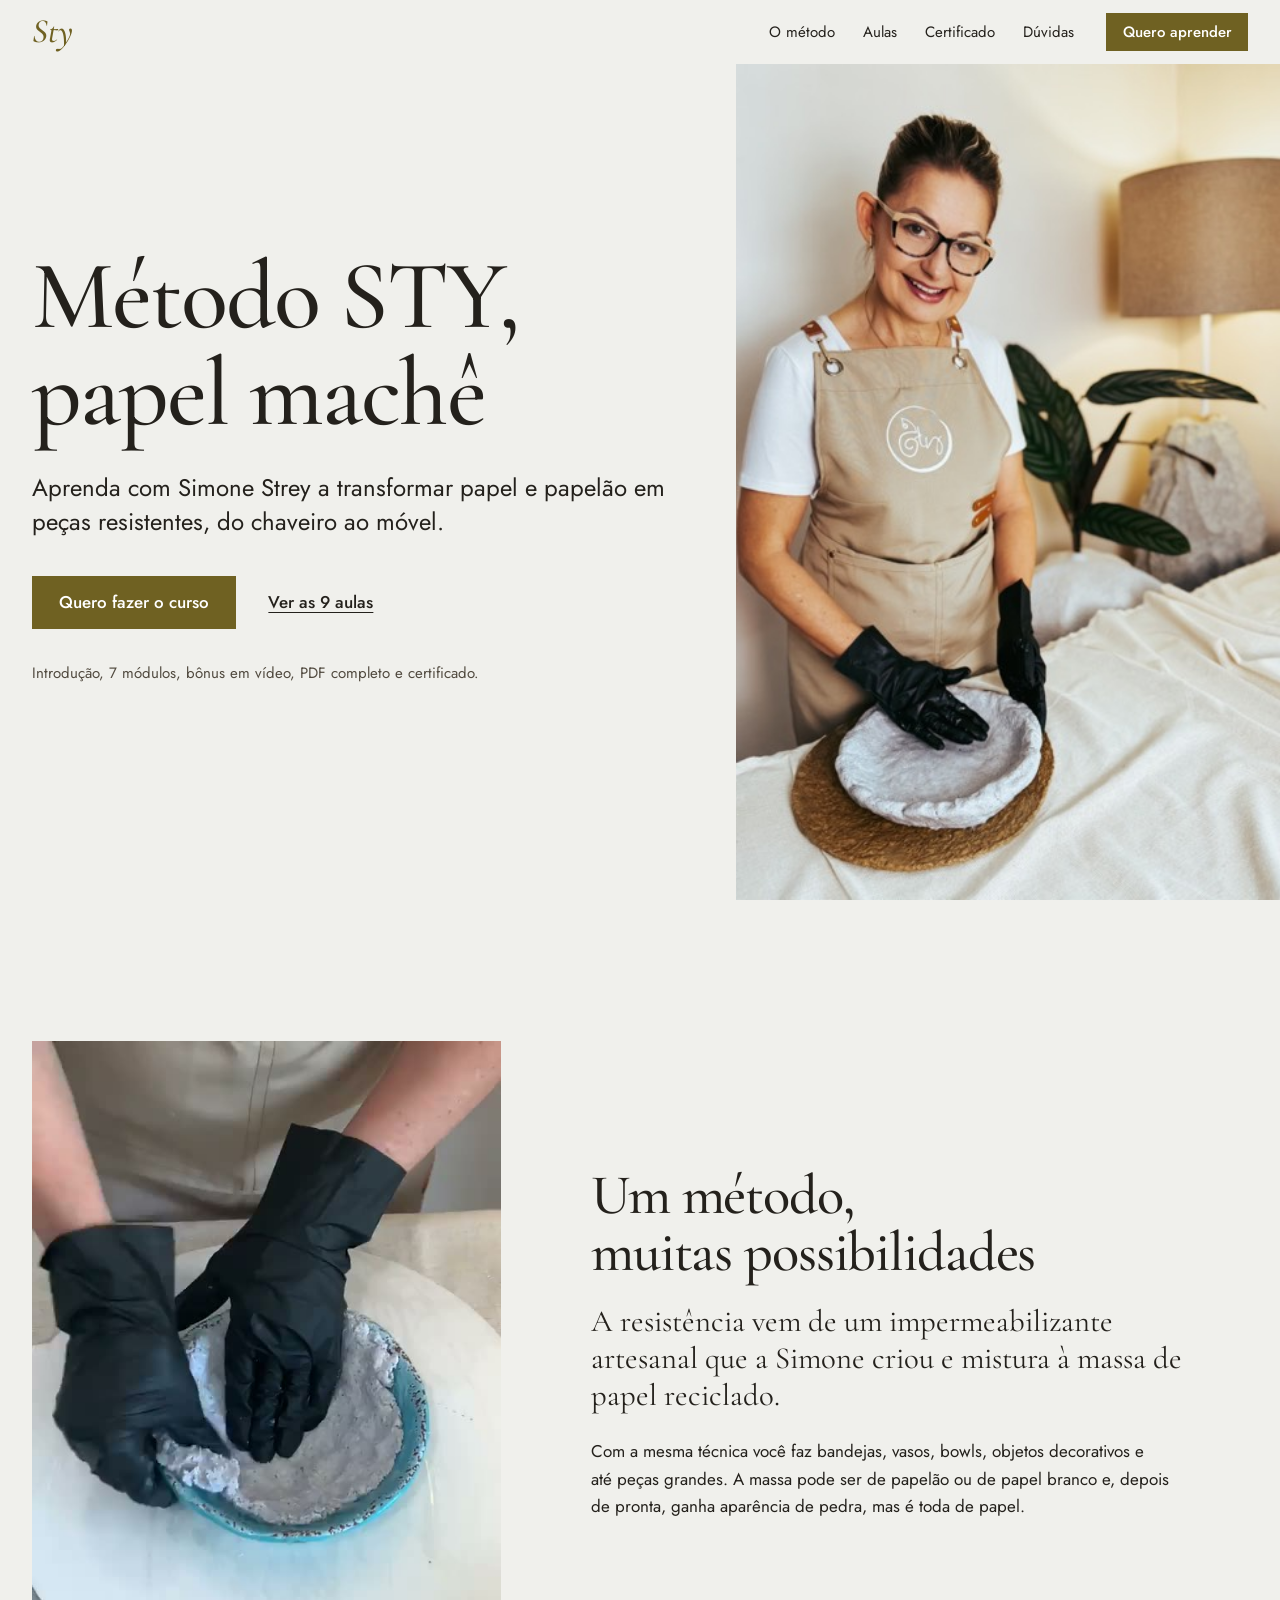
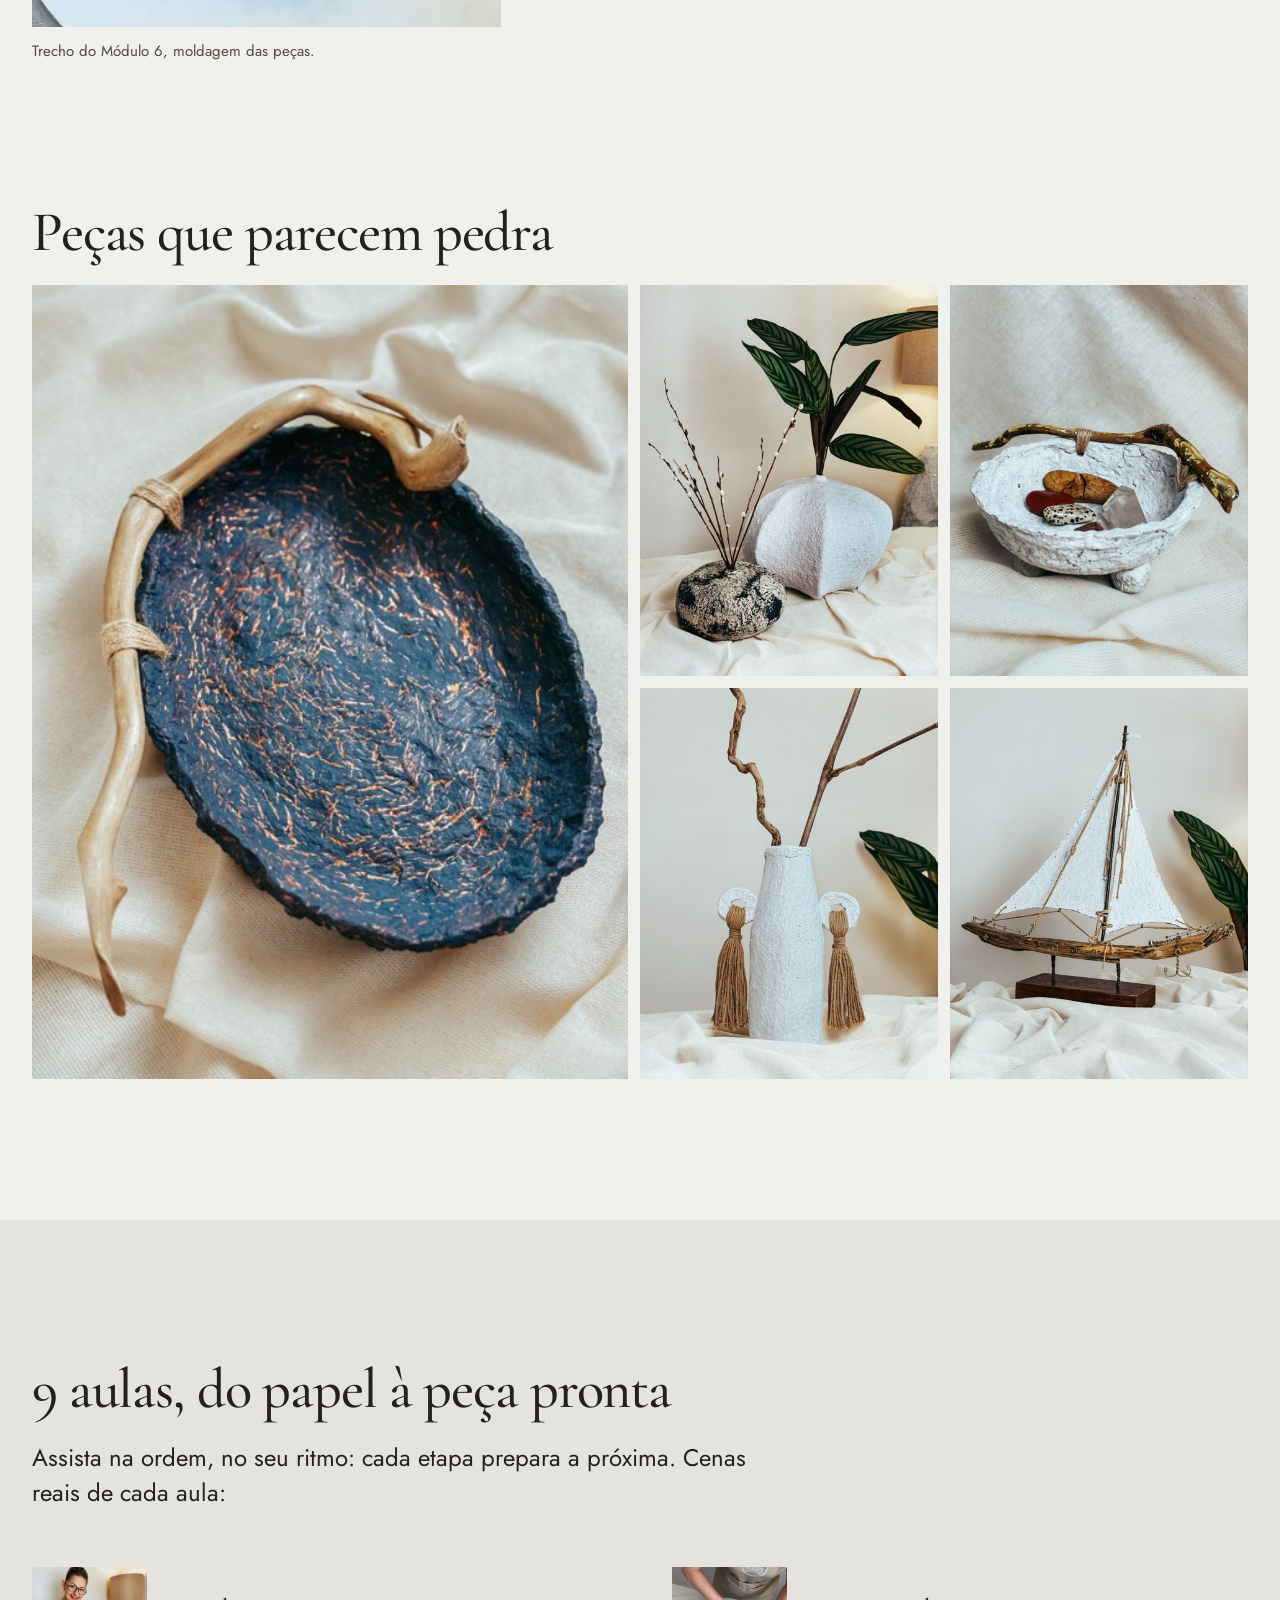
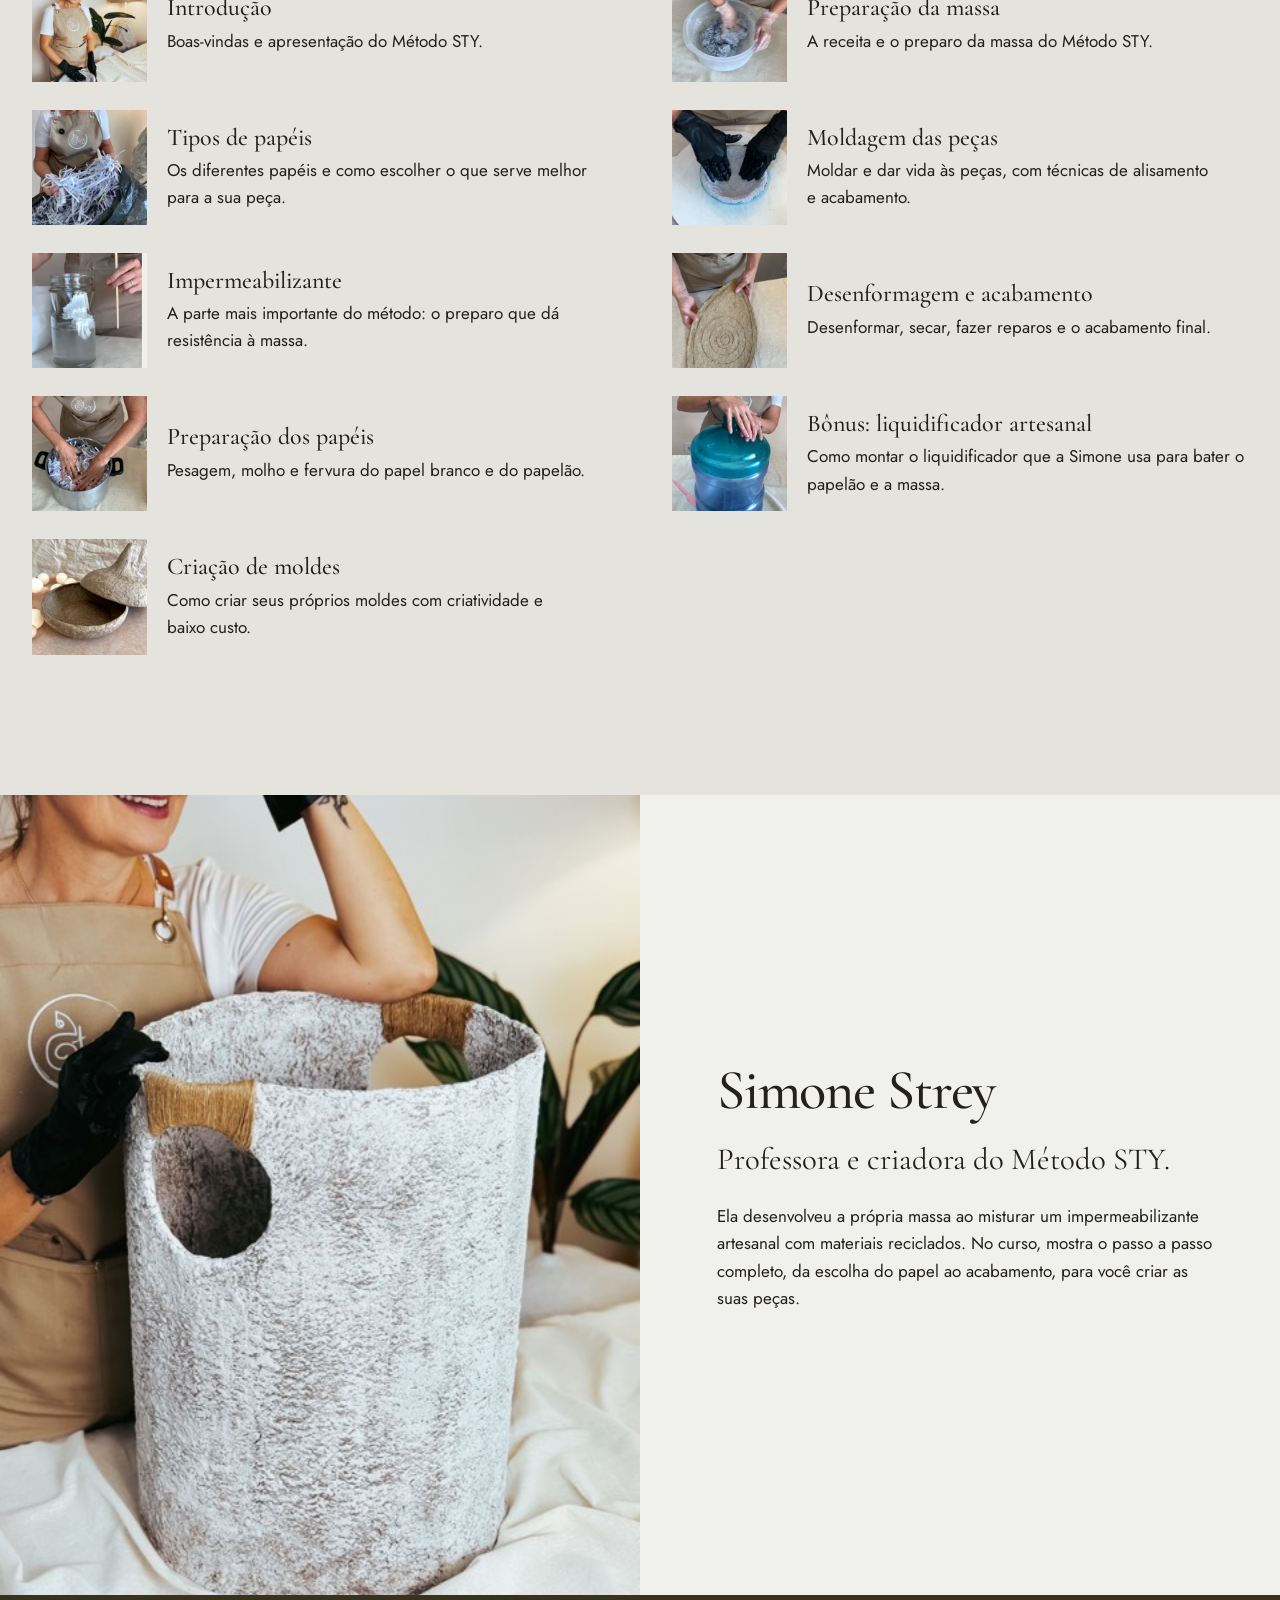
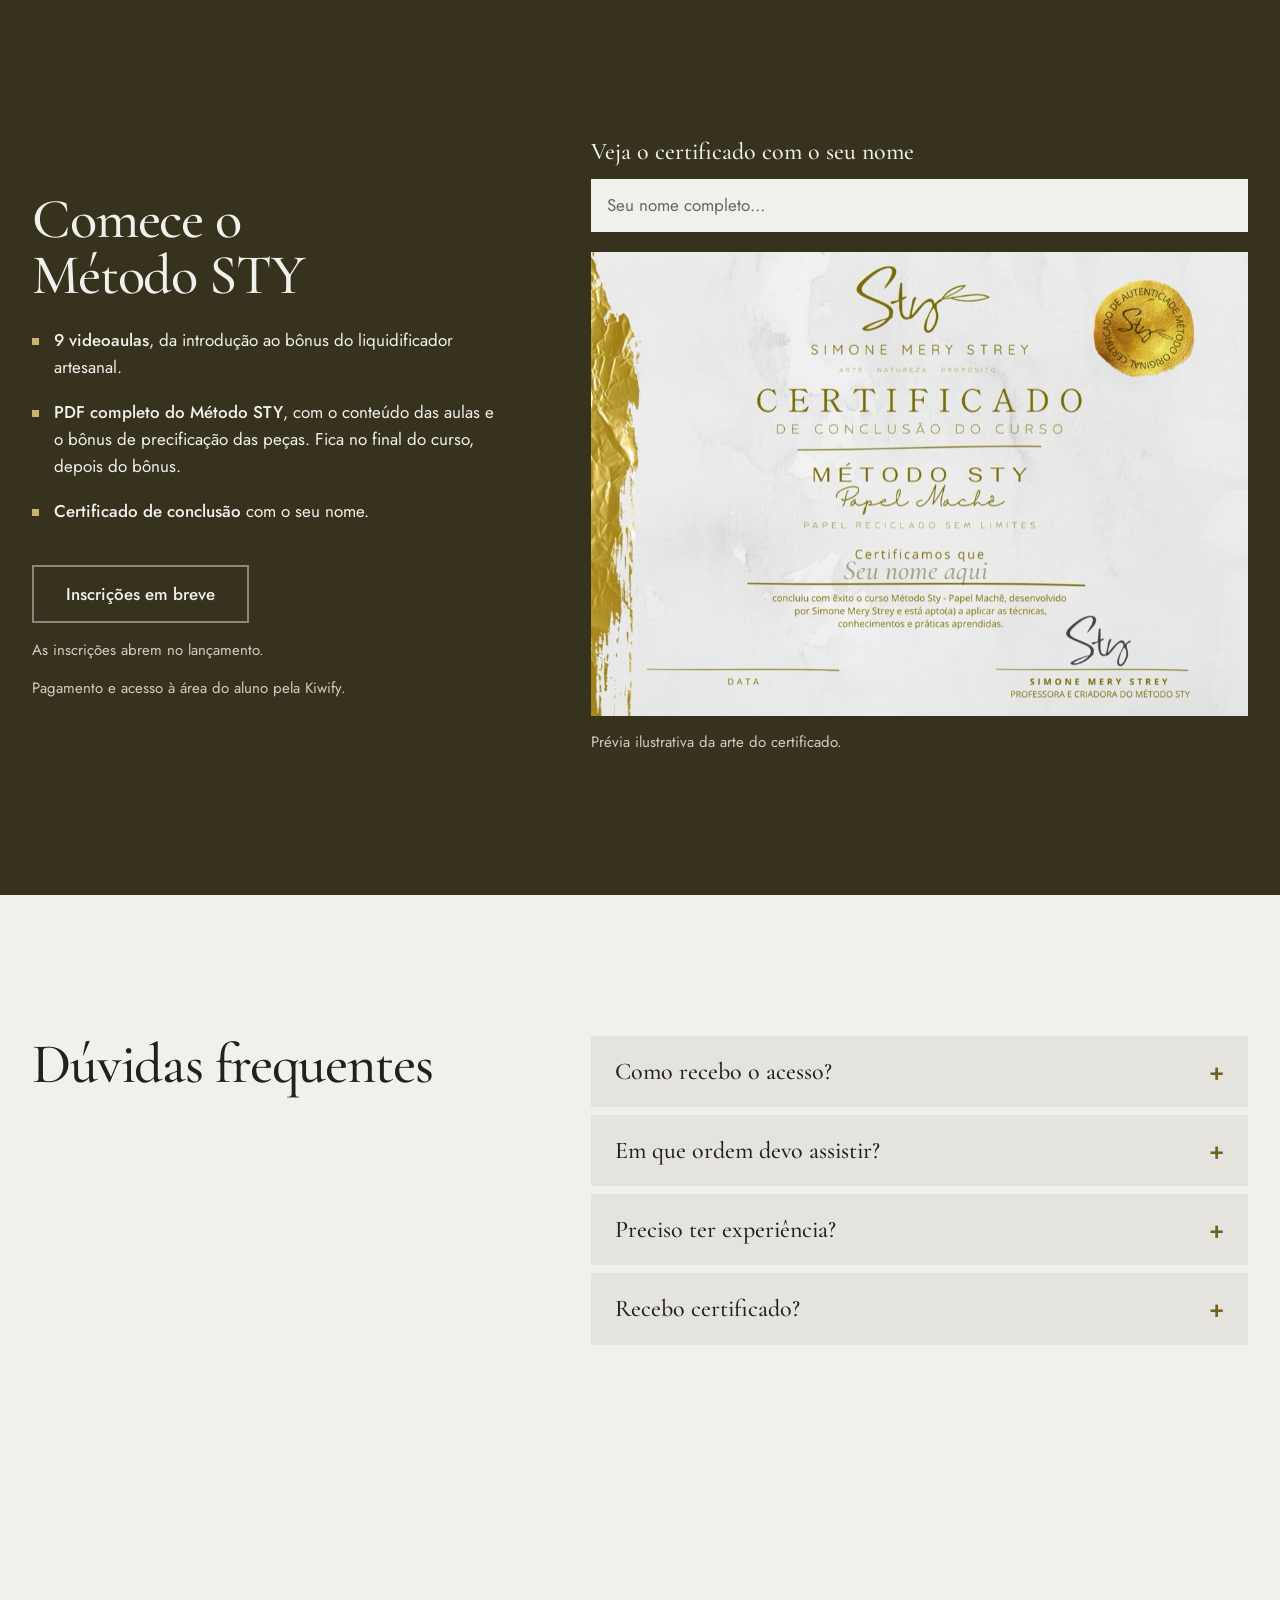
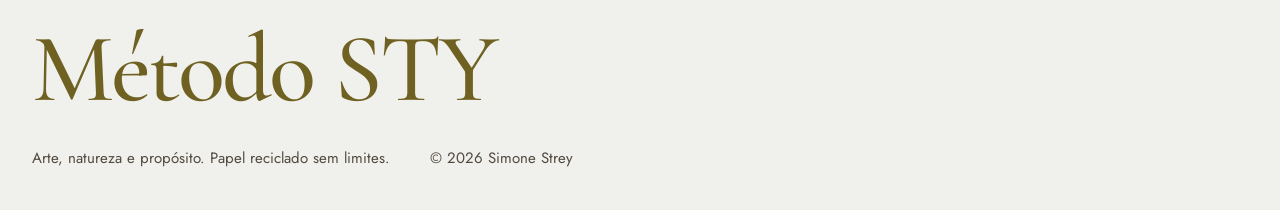
==== index.html @ b44b8be4 "Prévia da landing page Método STY Co-Authored-By: Claude Opus 5.5 <noreply@anthropic.com>" ====
<!doctype html>
<html lang="pt-BR">
<head>
  <meta charset="utf-8">
  <meta name="viewport" content="width=device-width, initial-scale=1, viewport-fit=cover">
  <title>Método STY · Papel machê com Simone Strey</title>
  <meta name="description" content="Curso online Método STY: aprenda com Simone Strey a transformar papel e papelão em peças resistentes de papel machê, do chaveiro ao móvel.">
  <meta name="robots" content="noindex, nofollow"><!-- PRÉVIA: remover ao ligar metodosty.com -->
  <meta name="theme-color" content="#f0f0ec">
  <link rel="icon" type="image/png" href="assets/img/favicon.png">
  <link rel="apple-touch-icon" href="assets/img/apple-touch-icon.png">
  <meta property="og:type" content="website">
  <meta property="og:title" content="Método STY · Papel machê">
  <meta property="og:description" content="Papel reciclado sem limites. Curso online de papel machê com Simone Strey.">
  <meta property="og:url" content="https://metodosty.com/">
  <meta property="og:image" content="https://metodosty.com/assets/img/og-metodo-sty.jpg">
  <meta property="og:image:width" content="1200">
  <meta property="og:image:height" content="630">
  <meta property="og:image:alt" content="Método STY, papel machê, com Simone Strey">
  <meta name="twitter:card" content="summary_large_image">
  <link rel="canonical" href="https://metodosty.com/">
  <meta property="og:locale" content="pt_BR">
  <link rel="preconnect" href="https://fonts.googleapis.com">
  <link rel="preconnect" href="https://fonts.gstatic.com" crossorigin>
  <link href="https://fonts.googleapis.com/css2?family=Cormorant+Garamond:ital,wght@0,500;0,600;1,500&family=Jost:wght@400;500&display=swap" rel="stylesheet">
  <link rel="preload" as="image" href="assets/img/foto-4181.jpg" imagesrcset="assets/img/foto-4181-640.jpg 640w, assets/img/foto-4181.jpg 825w" imagesizes="(max-width: 820px) 100vw, 50vw">
  <link rel="stylesheet" href="styles.css">
  <script>document.documentElement.classList.add("js");</script>
</head>
<body>
  <a class="skip" href="#conteudo">Pular para o conteúdo</a>

  <header class="topo">
    <div class="wrap topo__in">
      <a href="#" class="marca" aria-label="Método STY, início" translate="no">Sty</a>
      <nav class="menu" aria-label="Seções">
        <a href="#metodo">O método</a>
        <a href="#aulas">Aulas</a>
        <a href="#inscricao">Certificado</a>
        <a href="#duvidas">Dúvidas</a>
      </nav>
      <a href="#inscricao" class="btn btn--sm js-cta">Quero aprender</a>
    </div>
  </header>

  <main id="conteudo">
    <!-- 1. O que é, de quem, e a ação -->
    <section class="hero">
      <div class="hero__txt">
        <h1 class="rv"><span translate="no">Método STY</span>, papel machê</h1>
        <p class="lead rv">Aprenda com Simone Strey a transformar papel e papelão em peças resistentes, do chaveiro ao móvel.</p>
        <div class="hero__acoes rv">
          <a href="#inscricao" class="btn js-cta">Quero fazer o curso</a>
          <a href="#aulas" class="link">Ver as 9 aulas</a>
        </div>
        <p class="hero__inclui rv">Introdução, 7 módulos, bônus em vídeo, PDF completo e certificado.</p>
      </div>
      <figure class="hero__foto">
        <img fetchpriority="high" src="assets/img/foto-4181.jpg" srcset="assets/img/foto-4181-640.jpg 640w, assets/img/foto-4181.jpg 825w" sizes="(max-width: 820px) 100vw, 50vw" width="825" height="1100" alt="Simone Strey sorrindo, de avental e luvas, com uma peça de papel machê nas mãos" fetchpriority="high">
      </figure>
    </section>

    <!-- 2. O segredo é o impermeabilizante (prova: a moldagem em vídeo) -->
    <section class="metodo" id="metodo">
      <div class="wrap metodo__grid">
        <figure class="metodo__video">
          <video class="js-loop" muted loop playsinline preload="metadata" poster="assets/video/moldagem.jpg" width="560" height="700" aria-label="Trecho do Módulo 6: Simone moldando a massa de papel com luvas sobre uma base">
            <source src="assets/video/moldagem.mp4" type="video/mp4">
          </video>
          <figcaption>Trecho do Módulo 6, moldagem das peças.</figcaption>
        </figure>
        <div class="metodo__txt">
          <h2 class="rv">Um método, muitas possibilidades</h2>
          <p class="declara rv">A resistência vem de um impermeabilizante artesanal que a Simone criou e mistura à massa de papel reciclado.</p>
          <p class="rv">Com a mesma técnica você faz bandejas, vasos, bowls, objetos decorativos e até peças grandes. A massa pode ser de papelão ou de papel branco e, depois de pronta, ganha aparência de pedra, mas é toda de papel.</p>
        </div>
      </div>
    </section>

    <!-- 3. Prova visual: as peças -->
    <section class="galeria" aria-labelledby="galeria-titulo">
      <div class="wrap">
        <h2 id="galeria-titulo" class="rv">Peças que parecem pedra</h2>
        <div class="galeria__grid">
          <figure class="g g--grande"><img src="assets/img/foto-4167.jpg" srcset="assets/img/foto-4167-640.jpg 640w, assets/img/foto-4167.jpg 825w" sizes="(max-width: 820px) 100vw, 50vw" loading="lazy" width="825" height="1100" alt="Bandeja oval azul de papel machê com alça de galho natural"></figure>
          <figure class="g"><img src="assets/img/foto-4176-640.jpg" loading="lazy" width="640" height="853" alt="Vaso branco texturizado com galhos secos e uma pedra decorativa"></figure>
          <figure class="g"><img src="assets/img/foto-4168-640.jpg" loading="lazy" width="640" height="853" alt="Bowl branco com pés, galho e pedras"></figure>
          <figure class="g"><img src="assets/img/foto-4171-640.jpg" loading="lazy" width="640" height="853" alt="Vaso branco alongado com borlas de sisal e galhos"></figure>
          <figure class="g"><img src="assets/img/foto-4177-640.jpg" loading="lazy" width="640" height="853" alt="Barco decorativo com velas brancas sobre base de madeira"></figure>
        </div>
      </div>
    </section>

    <!-- 4. O caminho completo, aula por aula -->
    <section class="aulas" id="aulas">
      <div class="wrap">
        <h2 class="rv">9 aulas, do papel à peça pronta</h2>
        <p class="aulas__intro rv">Assista na ordem, no seu ritmo: cada etapa prepara a próxima. Cenas reais de cada aula:</p>
        <ol class="aulas__lista">
          <li class="rv"><img src="assets/aulas/aula-intro.jpg" loading="lazy" width="640" height="640" alt=""><div><h3>Introdução</h3><p>Boas-vindas e apresentação do Método STY.</p></div></li>
          <li class="rv"><img src="assets/aulas/aula-01.jpg" loading="lazy" width="640" height="640" alt=""><div><h3>Tipos de papéis</h3><p>Os diferentes papéis e como escolher o que serve melhor para a sua peça.</p></div></li>
          <li class="rv"><img src="assets/aulas/aula-02.jpg" loading="lazy" width="640" height="640" alt=""><div><h3>Impermeabilizante</h3><p>A parte mais importante do método: o preparo que dá resistência à massa.</p></div></li>
          <li class="rv"><img src="assets/aulas/aula-03.jpg" loading="lazy" width="640" height="640" alt=""><div><h3>Preparação dos papéis</h3><p>Pesagem, molho e fervura do papel branco e do papelão.</p></div></li>
          <li class="rv"><img src="assets/aulas/aula-04.jpg" loading="lazy" width="640" height="640" alt=""><div><h3>Criação de moldes</h3><p>Como criar seus próprios moldes com criatividade e baixo custo.</p></div></li>
          <li class="rv"><img src="assets/aulas/aula-05.jpg" loading="lazy" width="640" height="640" alt=""><div><h3>Preparação da massa</h3><p>A receita e o preparo da massa do Método STY.</p></div></li>
          <li class="rv"><img src="assets/aulas/aula-06.jpg" loading="lazy" width="640" height="640" alt=""><div><h3>Moldagem das peças</h3><p>Moldar e dar vida às peças, com técnicas de alisamento e acabamento.</p></div></li>
          <li class="rv"><img src="assets/aulas/aula-07.jpg" loading="lazy" width="640" height="640" alt=""><div><h3>Desenformagem e acabamento</h3><p>Desenformar, secar, fazer reparos e o acabamento final.</p></div></li>
          <li class="rv"><img src="assets/aulas/aula-bonus.jpg" loading="lazy" width="640" height="640" alt=""><div><h3>Bônus: liquidificador artesanal</h3><p>Como montar o liquidificador que a Simone usa para bater o papelão e a massa.</p></div></li>
        </ol>
      </div>
    </section>

    <!-- 5. Quem ensina -->
    <section class="sobre" id="simone">
      <figure class="sobre__foto">
        <img src="assets/img/foto-4173.jpg" srcset="assets/img/foto-4173-640.jpg 640w, assets/img/foto-4173.jpg 825w" sizes="(max-width: 820px) 100vw, 50vw" loading="lazy" width="825" height="1100" alt="Simone Strey ao lado de uma grande peça cilíndrica de papel machê">
      </figure>
      <div class="sobre__txt">
        <h2 class="rv">Simone Strey</h2>
        <p class="declara rv">Professora e criadora do Método STY.</p>
        <p class="rv">Ela desenvolveu a própria massa ao misturar um impermeabilizante artesanal com materiais reciclados. No curso, mostra o passo a passo completo, da escolha do papel ao acabamento, para você criar as suas peças.</p>
      </div>
    </section>

    <!-- 6. O que vem junto + certificado com o nome do visitante + ação -->
    <section class="inscricao" id="inscricao">
      <div class="wrap inscricao__grid">
        <div class="inscricao__txt">
          <h2 class="rv">Comece o <span translate="no">Método STY</span></h2>
          <ul class="inclui rv">
            <li><strong>9 videoaulas</strong>, da introdução ao bônus do liquidificador artesanal.</li>
            <li><strong>PDF completo do Método STY</strong>, com o conteúdo das aulas e o bônus de precificação das peças. Fica no final do curso, depois do bônus.</li>
            <li><strong>Certificado de conclusão</strong> com o seu nome.</li>
          </ul>
          <div class="rv">
            <a href="#" class="btn btn--claro btn--lg js-cta js-checkout">Quero fazer o curso</a>
            <p class="nota js-nota" hidden>As inscrições abrem no lançamento.</p>
            <p class="nota">Pagamento e acesso à área do aluno pela Kiwify.</p>
          </div>
        </div>
        <div class="cert rv">
          <label class="cert__label" for="cert-nome">Veja o certificado com o seu nome</label>
          <input class="cert__input" id="cert-nome" name="nome" type="text" autocomplete="name" spellcheck="false" maxlength="48" placeholder="Seu nome completo…">
          <div class="cert__arte">
            <img src="assets/img/cert-1000.jpg" loading="lazy" width="1000" height="707" alt="Certificado de conclusão do curso Método STY, Papel Machê, assinado por Simone Strey">
            <span class="cert__nome js-cert-nome" aria-hidden="true"></span>
          </div>
          <p class="nota">Prévia ilustrativa da arte do certificado.</p>
        </div>
      </div>
    </section>

    <!-- 7. Dúvidas -->
    <section class="duvidas" id="duvidas">
      <div class="wrap duvidas__grid">
        <h2 class="rv">Dúvidas frequentes</h2>
        <div class="duvidas__lista">
          <details>
            <summary>Como recebo o acesso?</summary>
            <p>Depois da compra aprovada, a Kiwify envia o acesso à área do aluno para o e-mail informado no pagamento.</p>
          </details>
          <details>
            <summary>Em que ordem devo assistir?</summary>
            <p>Na ordem do curso: Introdução, módulos 1 a 7 e o bônus. Cada etapa prepara a próxima. O PDF completo fica no final, depois do bônus.</p>
          </details>
          <details>
            <summary>Preciso ter experiência?</summary>
            <p>O curso mostra o processo inteiro, da escolha dos papéis ao acabamento da peça, um módulo de cada vez.</p>
          </details>
          <details>
            <summary>Recebo certificado?</summary>
            <p>Sim. Ao concluir o curso, você recebe o certificado de conclusão do Método STY, Papel Machê.</p>
          </details>
        </div>
      </div>
    </section>
  </main>

  <footer class="rodape">
    <div class="wrap">
      <p class="rodape__nome" translate="no">Método STY</p>
      <div class="rodape__linha">
        <p>Arte, natureza e propósito. Papel reciclado sem limites.</p>
        <p class="js-insta" hidden><a href="#" rel="noopener">Instagram</a></p>
        <p>© <span class="js-ano">2026</span> Simone Strey</p>
      </div>
    </div>
  </footer>

  <script src="config.js"></script>
  <script src="main.js"></script>
</body>
</html>
---- styles.css ----
/* Método STY — tokens tirados do certificado: papel claro de pedra, tinta escura, oliva-dourado. */
:root {
  --chao: #f0f0ec;        /* fundo: papel, baixa saturação */
  --chao-2: #e4e3dd;      /* um passo de tom para superfícies */
  --tinta: #24211c;
  --tinta-2: #514a3f;     /* notas secundárias (7:1 sobre o fundo) */
  --ouro: #6f6122;        /* ação; texto branco 6:1 */
  --ouro-esc: #574c19;
  --campo: #37321d;       /* campo de cor da inscrição */
  --campo-tx: #f0f0ec;

  --serif: "Cormorant Garamond", Georgia, serif;
  --sans: "Jost", system-ui, -apple-system, "Segoe UI", sans-serif;

  /* cinco tamanhos */
  --t-display: clamp(3rem, 7.6vw, 7.25rem);
  --t-titulo: clamp(2.25rem, 4.4vw, 3.75rem);
  --t-lead: 1.5rem;
  --t-corpo: 1.0625rem;
  --t-nota: 0.9375rem;

  --margem: clamp(16px, 3vw, 32px);
  --secao: clamp(88px, 11vw, 152px);
  --topo-h: 64px;
  --ease: cubic-bezier(.2, .7, .2, 1);
}

*, *::before, *::after { box-sizing: border-box; }
html { scroll-behavior: smooth; -webkit-text-size-adjust: 100%; scroll-padding-top: var(--topo-h); }
@media (prefers-reduced-motion: reduce) { html { scroll-behavior: auto; } }
body { margin: 0; background: var(--chao); color: var(--tinta); font: 400 var(--t-corpo)/1.6 var(--sans); }
img, video { display: block; max-width: 100%; height: auto; }
figure { margin: 0; }
h1, h2, h3 { margin: 0; font-weight: 500; text-wrap: balance; }
h1, h2 { font-family: var(--serif); letter-spacing: -0.02em; line-height: 1; }
h1 { font-size: var(--t-display); }
h2 { font-size: var(--t-titulo); margin-bottom: 1.5rem; }
h3 { font: 500 var(--t-corpo)/1.35 var(--sans); }
p { margin: 0 0 1em; text-wrap: pretty; }
a { color: var(--ouro-esc); text-underline-offset: 4px; text-decoration-thickness: 1px; }
a, button, input, summary { touch-action: manipulation; -webkit-tap-highlight-color: transparent; }
:focus-visible { outline: 2px solid var(--ouro); outline-offset: 3px; }
::selection { background: var(--ouro); color: #fff; }

.wrap { width: 100%; max-width: 1280px; margin-inline: auto; padding-left: max(var(--margem), env(safe-area-inset-left)); padding-right: max(var(--margem), env(safe-area-inset-right)); }
.skip { position: absolute; left: -999px; top: 8px; background: var(--tinta); color: #fff; padding: 8px 14px; z-index: 50; }
.skip:focus { left: 8px; }

.lead { font-size: var(--t-lead); line-height: 1.45; max-width: 30em; }
.declara { font-family: var(--serif); font-size: clamp(1.5rem, 2.4vw, 2.125rem); line-height: 1.2; max-width: 22em; }
.nota { font-size: var(--t-nota); color: var(--tinta-2); margin: .9rem 0 0; }

/* Botões: planos, cantos retos, uma cor */
.btn {
  display: inline-block; background: var(--ouro); color: #fff; text-decoration: none;
  font: 500 var(--t-corpo)/1 var(--sans); padding: 1.05em 1.6em; border: 0; border-radius: 0; cursor: pointer;
  transition: background-color .2s var(--ease), transform .2s var(--ease);
}
.btn:hover { background: var(--ouro-esc); transform: translateY(-2px); }
.btn:active { transform: translateY(0) scale(.98); }
.btn--sm { padding: .75em 1.1em; font-size: var(--t-nota); }
.btn--lg { padding: 1.2em 2em; }
.btn--claro { background: var(--campo-tx); color: var(--campo); }
.btn--claro:hover { background: #fff; }
.btn--off, .btn--off:hover { background: transparent; color: var(--campo-tx); box-shadow: inset 0 0 0 2px rgba(240,240,236,.45); transform: none; cursor: default; } /* taste-skill-ignore: estado desativado */
.link { color: var(--tinta); font-weight: 500; transition: color .2s var(--ease); }
.link:hover { color: var(--ouro); }

/* Topo: barra simples */
.topo { position: sticky; top: 0; z-index: 20; background: var(--chao); }
.topo__in { display: flex; align-items: center; gap: 2rem; height: var(--topo-h); }
.marca { font: italic 500 2.125rem/1 var(--serif); color: var(--ouro); text-decoration: none; margin-right: auto; transition: opacity .2s; }
.marca:hover { opacity: .75; }
.menu { display: flex; gap: 1.75rem; }
.menu a { color: var(--tinta); text-decoration: none; font-size: var(--t-nota); transition: color .2s var(--ease); }
.menu a:hover { color: var(--ouro); text-decoration: underline; }

/* 1. Hero: texto à esquerda, foto até a borda */
.hero { display: grid; grid-template-columns: 1.15fr .85fr; min-height: calc(100svh - var(--topo-h)); }
.hero__txt { align-self: center; padding: 48px clamp(24px, 4vw, 56px) 64px max(var(--margem), calc((100vw - 1280px) / 2 + var(--margem))); }
.hero h1 { margin-bottom: 1.75rem; max-width: 10em; }
.hero__acoes { display: flex; flex-wrap: wrap; align-items: center; gap: 1rem 2rem; margin-top: 2.25rem; }
.hero__inclui { font-size: var(--t-nota); color: var(--tinta-2); margin-top: 2rem; }
.hero__foto { overflow: hidden; background: var(--chao-2); }
.hero__foto img { width: 100%; height: 100%; object-fit: cover; object-position: 50% 30%; }

/* 2. Método: vídeo estreito + texto */
.metodo { padding-block: var(--secao); }
.metodo__grid { display: grid; grid-template-columns: 5fr 7fr; gap: clamp(32px, 7vw, 112px); align-items: center; }
.metodo__video video { width: 100%; aspect-ratio: 4/5; object-fit: cover; background: var(--chao-2); }
.metodo__video figcaption { font-size: var(--t-nota); color: var(--tinta-2); margin-top: .75rem; }
.metodo__txt .declara { margin-bottom: 1.5rem; }
.metodo__txt p:last-child { max-width: 34em; }

/* 3. Galeria: uma grande, quatro menores */
.galeria { padding-bottom: var(--secao); }
.galeria__grid { display: grid; grid-template-columns: 2fr 1fr 1fr; grid-template-rows: 1fr 1fr; gap: 12px; }
.g { overflow: hidden; background: var(--chao-2); }
.g img { width: 100%; height: 100%; object-fit: cover; aspect-ratio: 1; transition: transform .8s var(--ease); }
.g--grande { grid-row: span 2; }
.g--grande img { aspect-ratio: auto; }
.g:hover img { transform: scale(1.03); }

/* 4. Aulas: lista ordenada em duas colunas, com cena real de cada aula */
.aulas { background: var(--chao-2); padding-block: var(--secao); }
.aulas__intro { font-size: var(--t-lead); line-height: 1.45; max-width: 32em; margin-bottom: 3.5rem; }
.aulas__lista { list-style: none; margin: 0; padding: 0; display: grid; grid-template-columns: 1fr 1fr; grid-template-rows: repeat(5, auto); grid-auto-flow: column; gap: 28px clamp(32px, 5vw, 80px); }
.aulas__lista li { display: grid; grid-template-columns: clamp(88px, 9vw, 128px) 1fr; gap: 1.25rem; align-items: center; }
.aulas__lista img { width: 100%; aspect-ratio: 1; object-fit: cover; }
.aulas__lista h3 { font: 500 var(--t-lead)/1.2 var(--serif); margin-bottom: .3rem; }
.aulas__lista p { margin: 0; }

/* 5. Sobre: foto até a borda esquerda, texto à direita */
.sobre { display: grid; grid-template-columns: 1fr 1fr; align-items: center; }
.sobre__foto { overflow: hidden; }
.sobre__foto img { width: 100%; aspect-ratio: 4/5; object-fit: cover; object-position: 50% 12%; }
.sobre__txt { padding: var(--secao) max(var(--margem), calc((100vw - 1280px) / 2 + var(--margem))) var(--secao) clamp(32px, 6vw, 96px); }
.sobre__txt .declara { margin-bottom: 1.5rem; }
.sobre__txt p:last-child { max-width: 32em; }

/* 6. Inscrição: campo de cor, certificado com o nome do visitante */
.inscricao { background: var(--campo); color: var(--campo-tx); padding-block: var(--secao); }
.inscricao h2 { color: var(--campo-tx); }
.inscricao .nota { color: rgba(240,240,236,.82); }
.inscricao__grid { display: grid; grid-template-columns: 5fr 7fr; gap: clamp(40px, 7vw, 112px); align-items: center; }
.inclui { list-style: none; padding: 0; margin: 0 0 2.5rem; }
.inclui li { padding-left: 1.4rem; position: relative; margin-bottom: 1.1rem; max-width: 30em; }
.inclui li::before { content: ""; position: absolute; left: 0; top: .62em; width: 7px; height: 7px; background: #c9b46a; }
.inclui strong { font-weight: 500; }
.cert__label { display: block; font: 500 var(--t-lead)/1.3 var(--serif); margin-bottom: .75rem; }
.cert__input {
  width: 100%; font: 400 var(--t-corpo)/1.4 var(--sans); color: var(--tinta); background: var(--campo-tx);
  border: 0; border-radius: 0; padding: .9rem 1rem; margin-bottom: 1.25rem;
}
.cert__input::placeholder { color: #6d6658; }
.cert__input:focus-visible { outline: 2px solid #c9b46a; outline-offset: 2px; }
.cert__arte { position: relative; container-type: inline-size; }
.cert__arte img { width: 100%; }
/* posição medida sobre a arte original (2000 x 1414) */
.cert__nome {
  position: absolute; left: 23.9%; width: 51%; top: 65.8%; text-align: center;
  font: italic 500 4.2cqw/1 var(--serif); color: #5b4d17; white-space: nowrap; overflow: hidden; text-overflow: ellipsis;
}
.cert__nome.vazio { opacity: .45; }

/* 7. Dúvidas: título à esquerda, perguntas à direita */
.duvidas { padding-block: var(--secao); }
.duvidas__grid { display: grid; grid-template-columns: 5fr 7fr; gap: clamp(32px, 7vw, 112px); align-items: start; }
.duvidas__lista { display: grid; gap: 8px; }
details { background: var(--chao-2); padding: 1.25rem 1.5rem; transition: background-color .2s var(--ease); }
details:hover { background: #dcdbd4; }
summary { cursor: pointer; list-style: none; display: flex; justify-content: space-between; gap: 1rem; font: 500 var(--t-lead)/1.3 var(--serif); }
summary::-webkit-details-marker { display: none; }
summary::after { content: "+"; color: var(--ouro); font-family: var(--sans); transition: transform .25s var(--ease); }
details[open] summary::after { transform: rotate(45deg); }
details p { margin: .75rem 0 0; max-width: 36em; }

/* Rodapé: o nome volta grande */
.rodape { padding: var(--secao) 0 40px; }
.rodape__nome { font: 500 var(--t-display)/0.9 var(--serif); letter-spacing: -0.03em; color: var(--ouro); margin: 0 0 2rem; }
.rodape__linha { display: flex; flex-wrap: wrap; gap: .5rem 2.5rem; font-size: var(--t-nota); color: var(--tinta-2); }
.rodape__linha p { margin: 0; }

/* Movimento: entrada por seção; o conteúdo só fica oculto quando o JS está ativo */
.js .rv { opacity: 0; transform: translateY(24px); transition: opacity .7s var(--ease), transform .7s var(--ease); transition-delay: var(--d, 0ms); }
.js .rv.in { opacity: 1; transform: none; }
.js .hero__foto img { transform: scale(1.06); transition: transform 1.8s var(--ease); }
.js .hero__foto.in img { transform: scale(1); }
@media (prefers-reduced-motion: reduce) {
  .js .rv, .js .hero__foto img { opacity: 1; transform: none; transition: none; }
  .btn:hover, .g:hover img { transform: none; }
}

/* Tablet e celular: cada um com sua composição */
@media (max-width: 960px) {
  .menu { display: none; }
  .aulas__lista { grid-template-columns: 1fr; grid-template-rows: none; grid-auto-flow: row; }
}
@media (max-width: 820px) {
  .hero, .sobre { grid-template-columns: 1fr; min-height: 0; }
  .hero__foto { order: -1; }
  .hero__foto img { aspect-ratio: 4/5; max-height: 72svh; }
  .hero__txt { padding: 40px var(--margem) 8px; }
  .metodo__grid, .inscricao__grid, .duvidas__grid { grid-template-columns: 1fr; }
  .metodo__video { max-width: 420px; order: 2; }
  .galeria__grid { grid-template-columns: 1fr 1fr; grid-template-rows: auto; }
  .g--grande { grid-column: span 2; grid-row: auto; }
  .g--grande img { aspect-ratio: 4/5; }
  .sobre__foto img { aspect-ratio: 4/5; max-height: 75svh; }
  .sobre__txt { padding: 56px var(--margem) var(--secao); }
}
@media (max-width: 420px) {
  .btn--sm { padding: .7em .9em; }
  .hero__acoes .btn { width: 100%; text-align: center; }
}
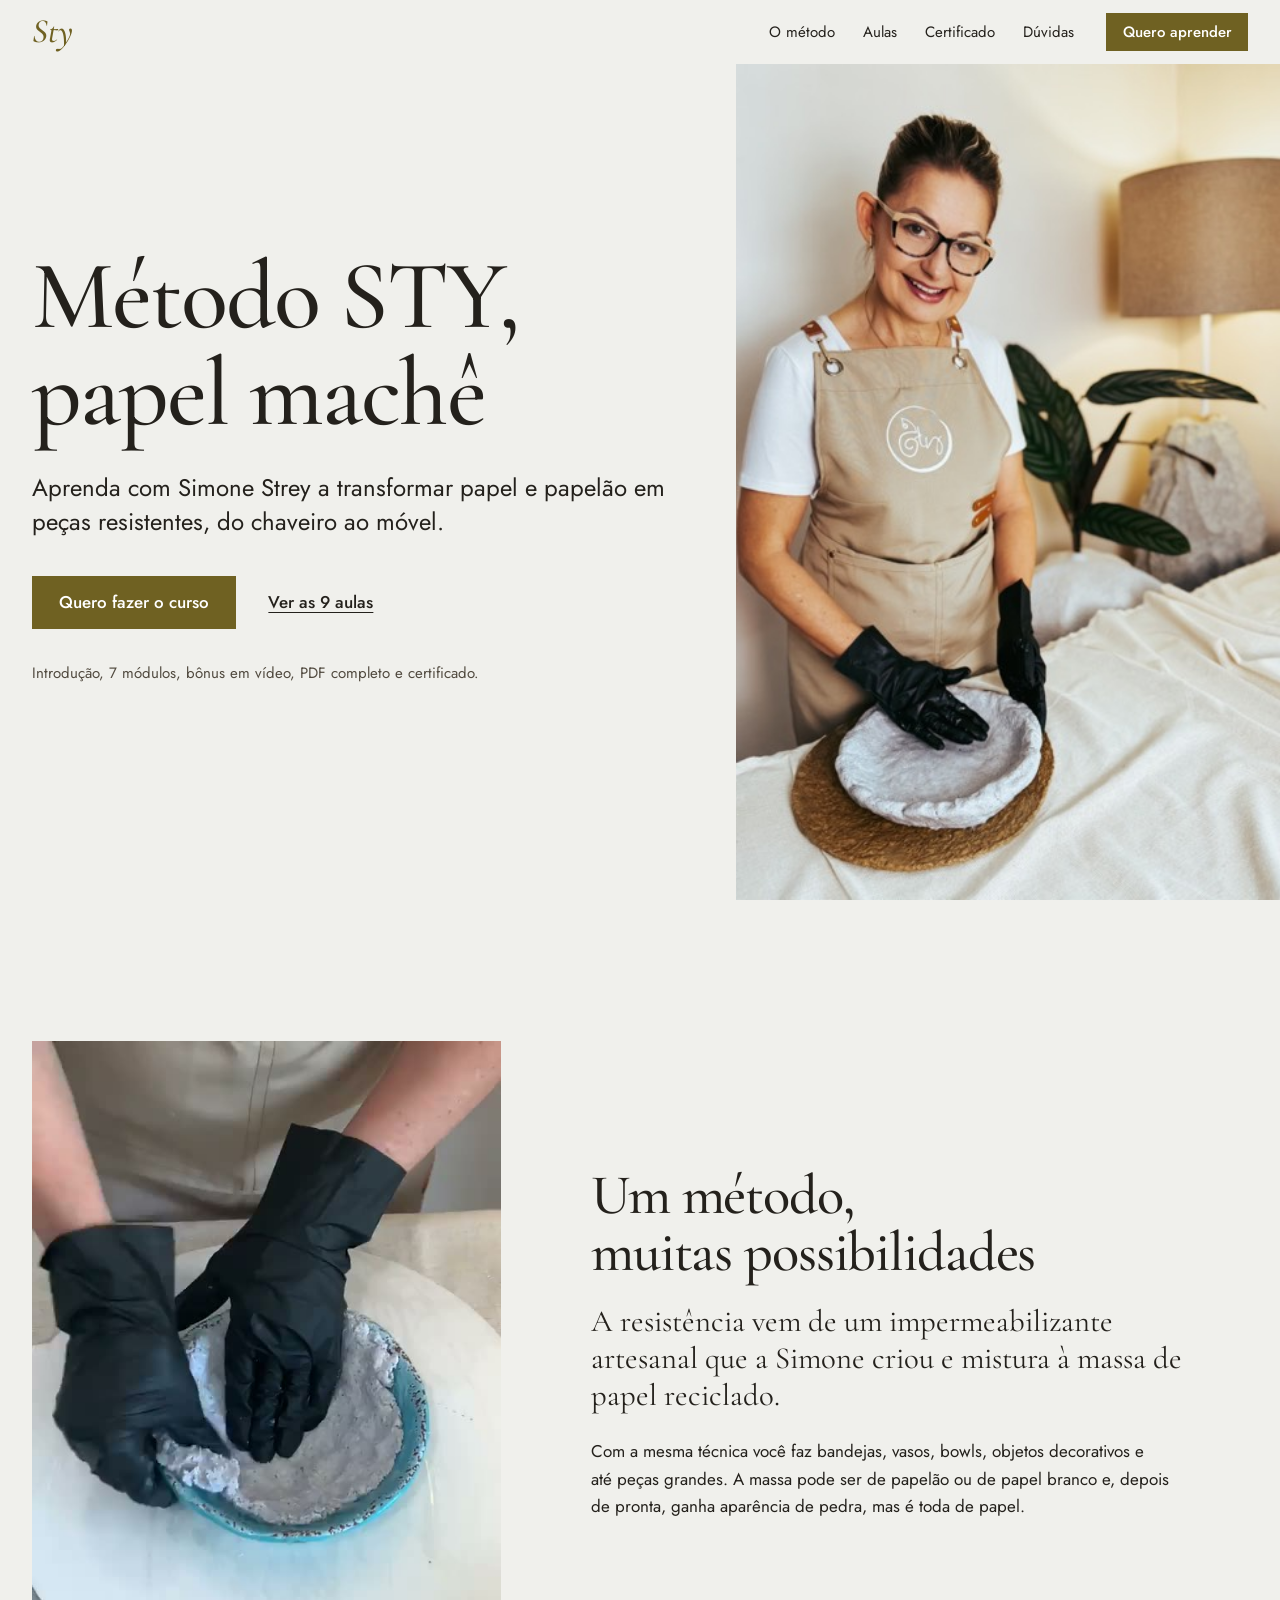
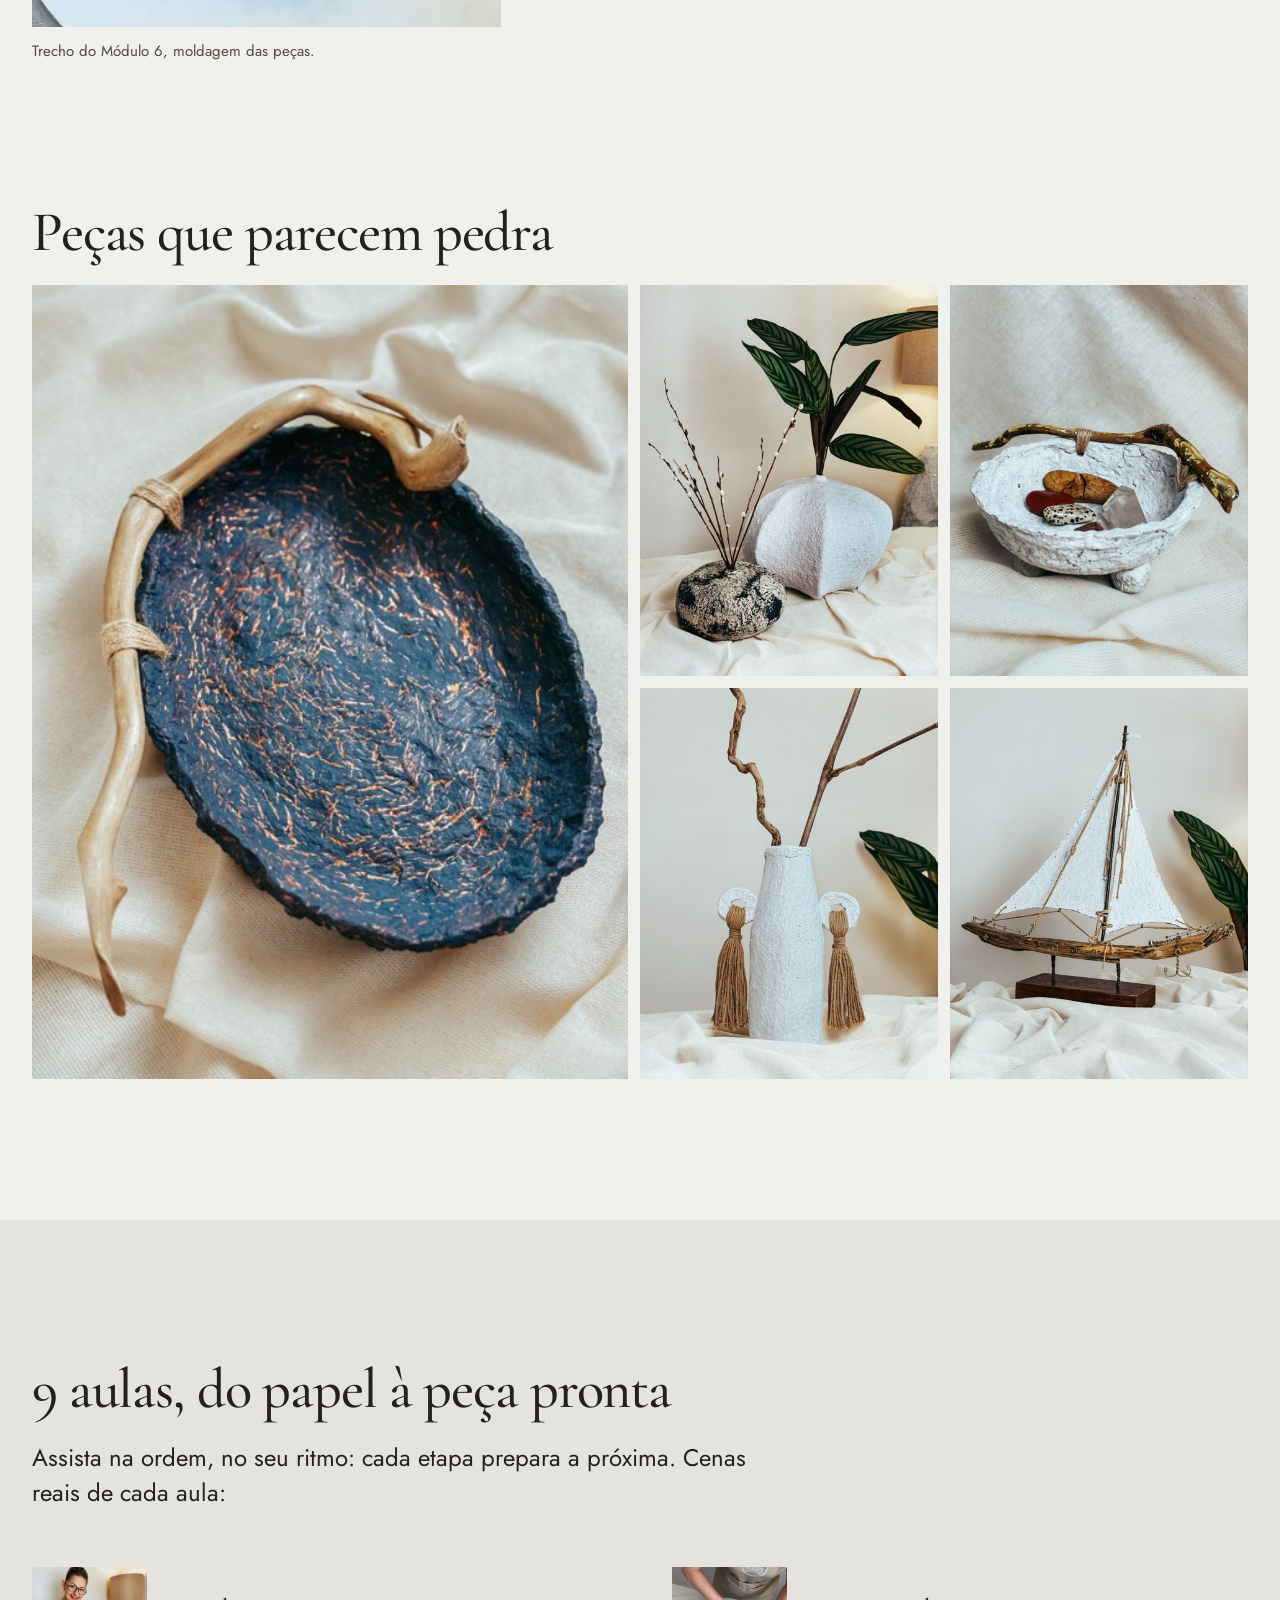
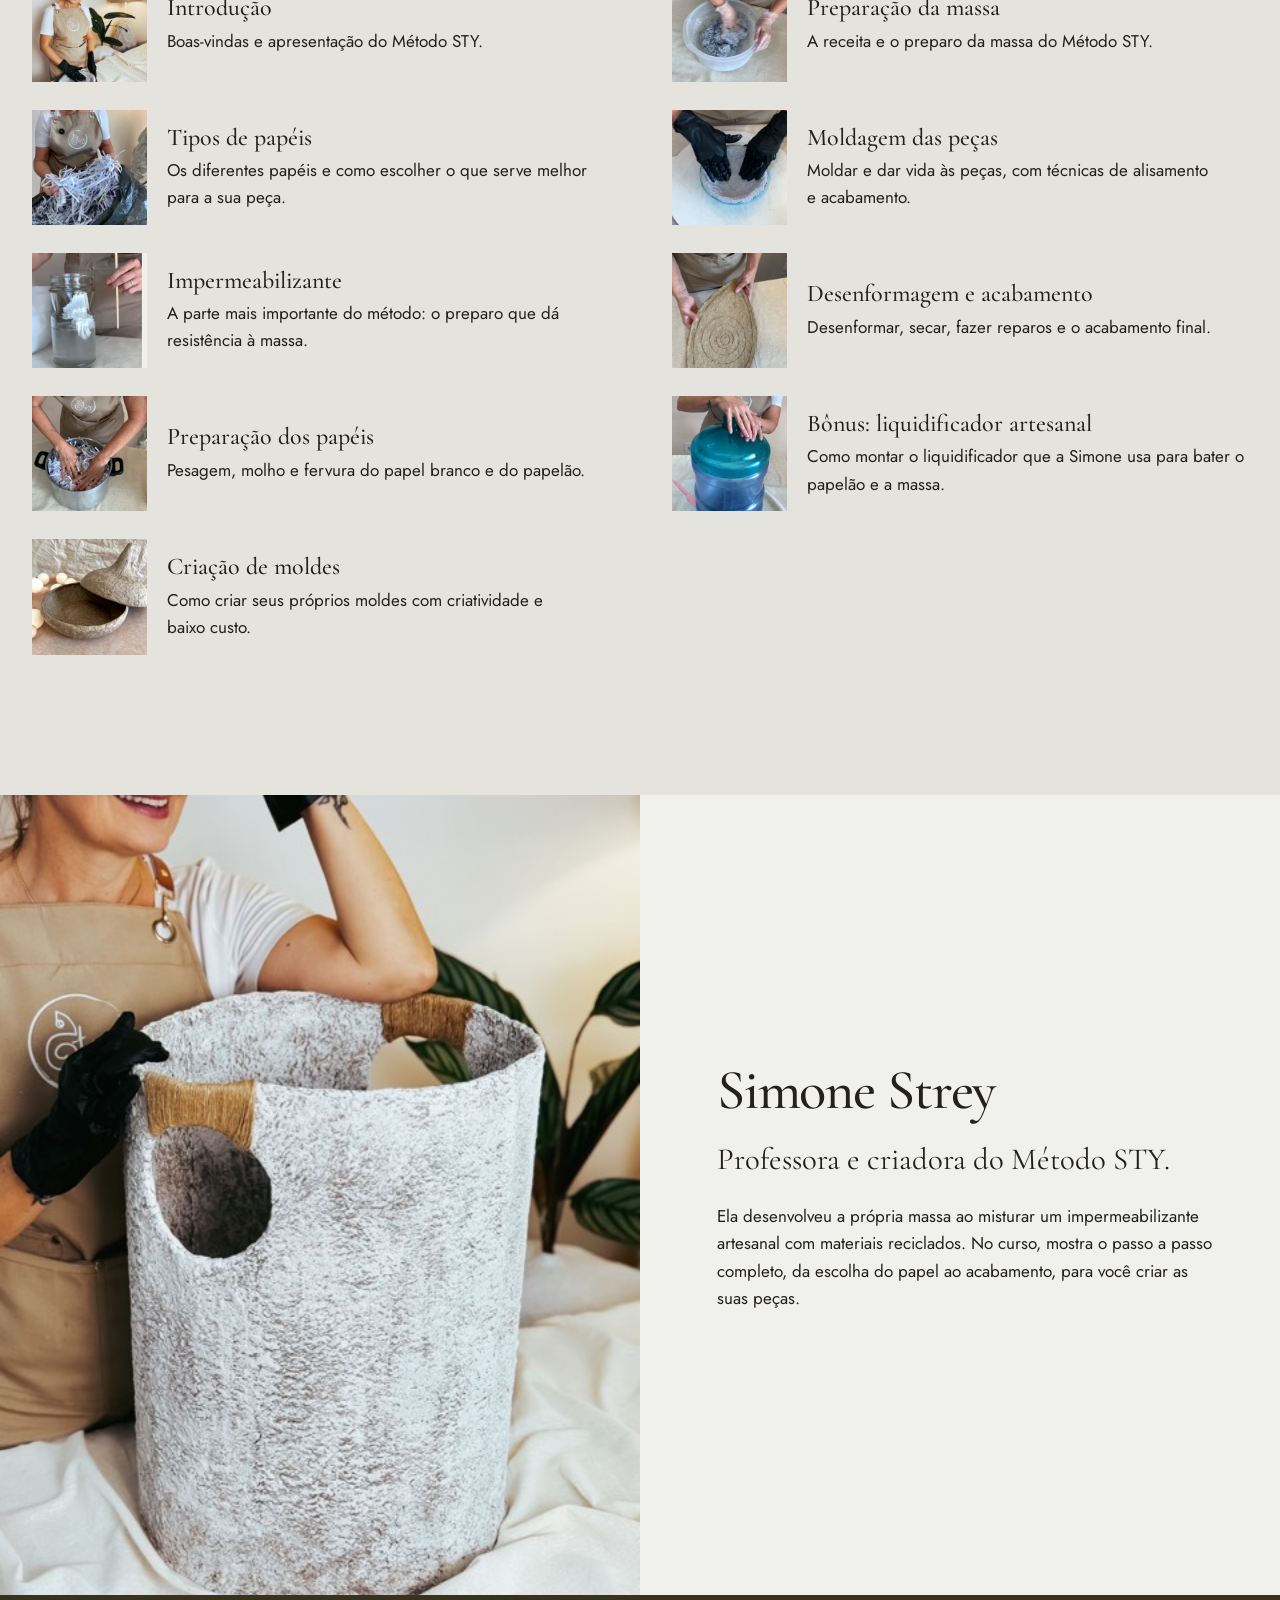
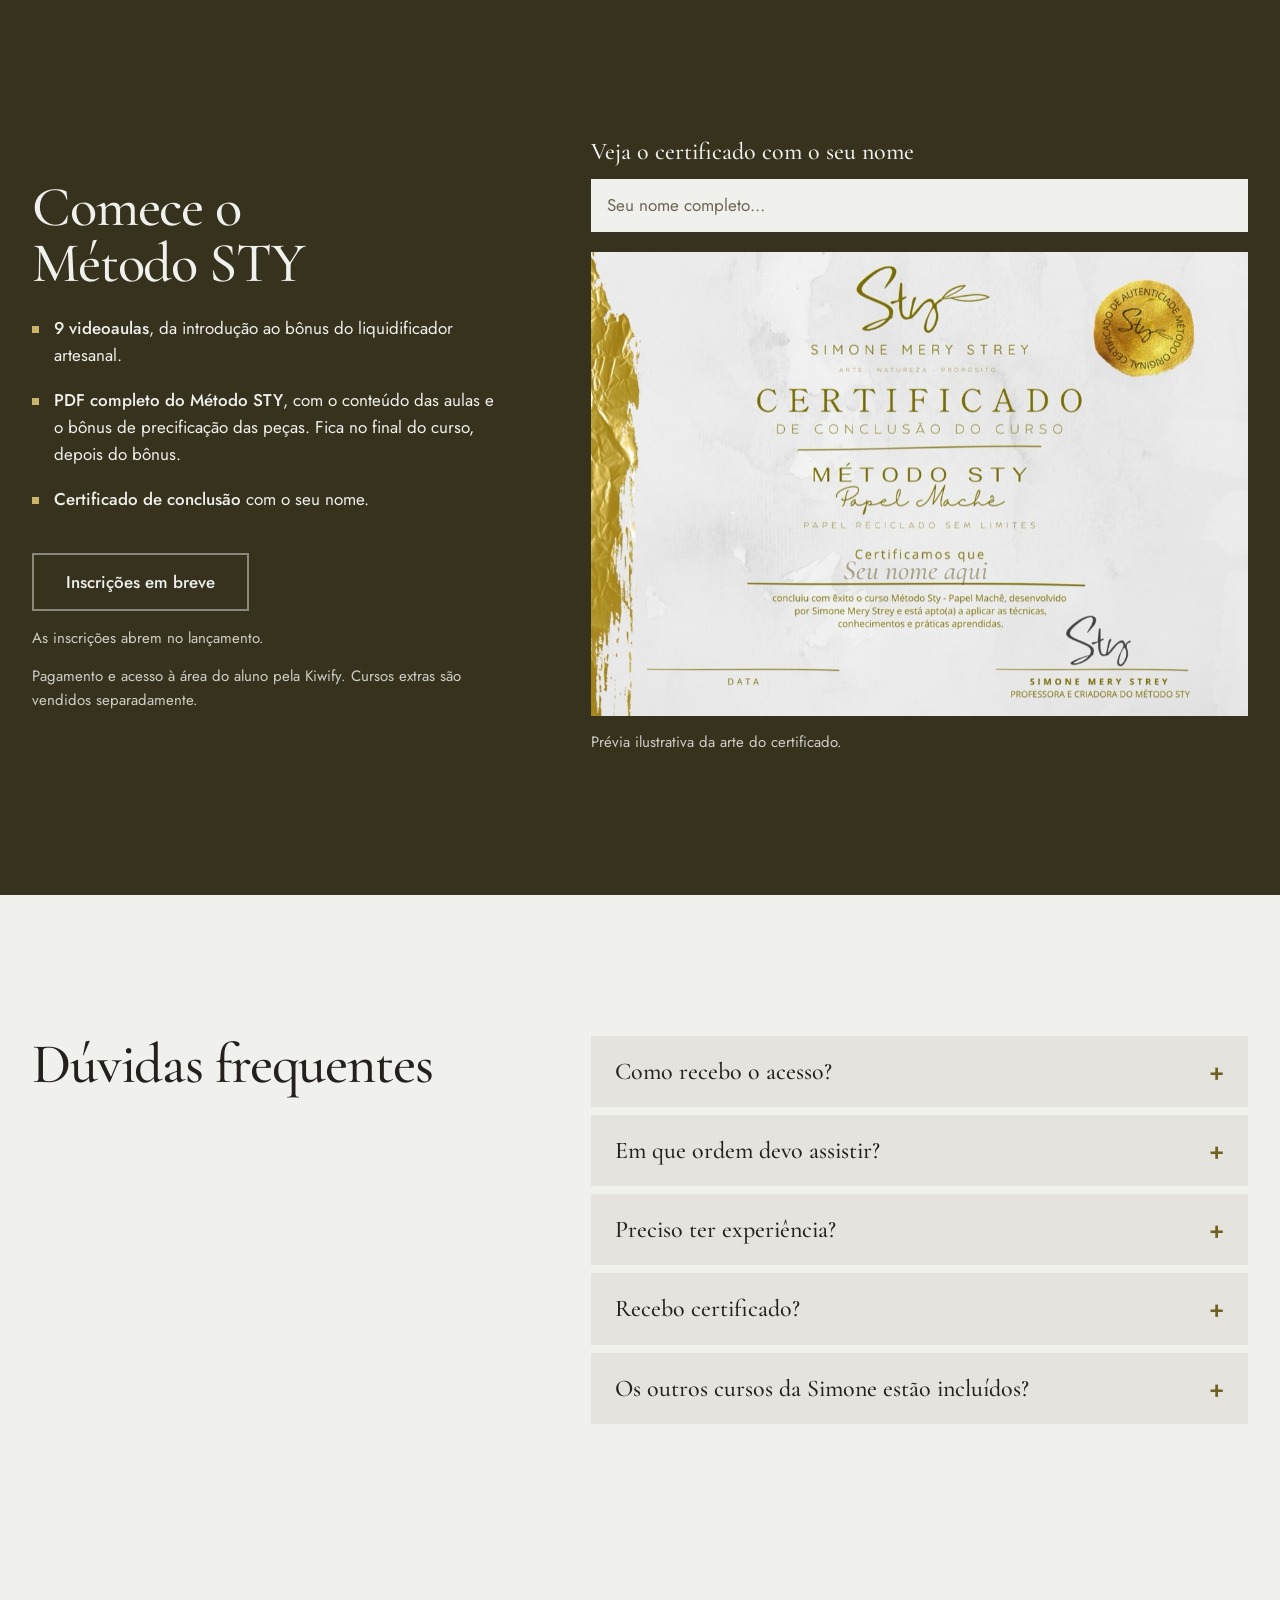
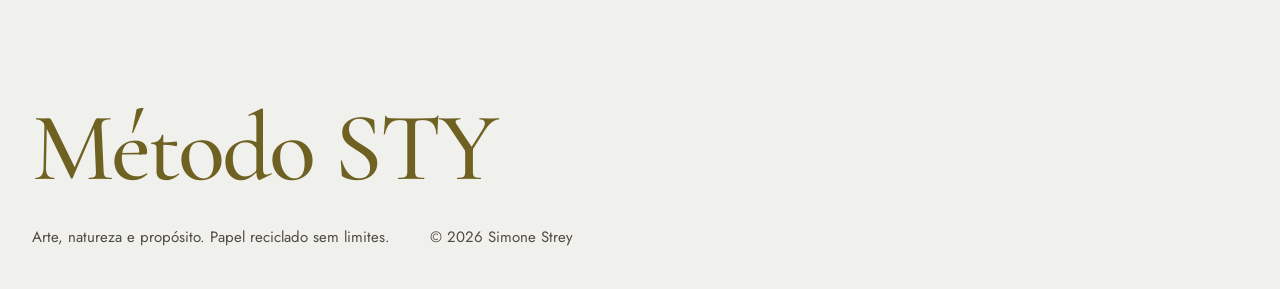
==== commit 77994303: "Landing page Método STY (producao)" ====
--- a/index.html
+++ b/index.html
@@ -5,7 +5,6 @@
   <meta name="viewport" content="width=device-width, initial-scale=1, viewport-fit=cover">
   <title>Método STY · Papel machê com Simone Strey</title>
   <meta name="description" content="Curso online Método STY: aprenda com Simone Strey a transformar papel e papelão em peças resistentes de papel machê, do chaveiro ao móvel.">
-  <meta name="robots" content="noindex, nofollow"><!-- PRÉVIA: remover ao ligar metodosty.com -->
   <meta name="theme-color" content="#f0f0ec">
   <link rel="icon" type="image/png" href="assets/img/favicon.png">
   <link rel="apple-touch-icon" href="assets/img/apple-touch-icon.png">
@@ -135,7 +134,7 @@
           <div class="rv">
             <a href="#" class="btn btn--claro btn--lg js-cta js-checkout">Quero fazer o curso</a>
             <p class="nota js-nota" hidden>As inscrições abrem no lançamento.</p>
-            <p class="nota">Pagamento e acesso à área do aluno pela Kiwify.</p>
+            <p class="nota">Pagamento e acesso à área do aluno pela Kiwify. Cursos extras são vendidos separadamente.</p>
           </div>
         </div>
         <div class="cert rv">
@@ -171,6 +170,10 @@
             <summary>Recebo certificado?</summary>
             <p>Sim. Ao concluir o curso, você recebe o certificado de conclusão do Método STY, Papel Machê.</p>
           </details>
+          <details>
+            <summary>Os outros cursos da Simone estão incluídos?</summary>
+            <p>Não. Os cursos extras, como o Cortador Artesanal de EPS, são vendidos separadamente. A compra do Método STY dá acesso ao curso de papel machê descrito nesta página.</p>
+          </details>
         </div>
       </div>
     </section>
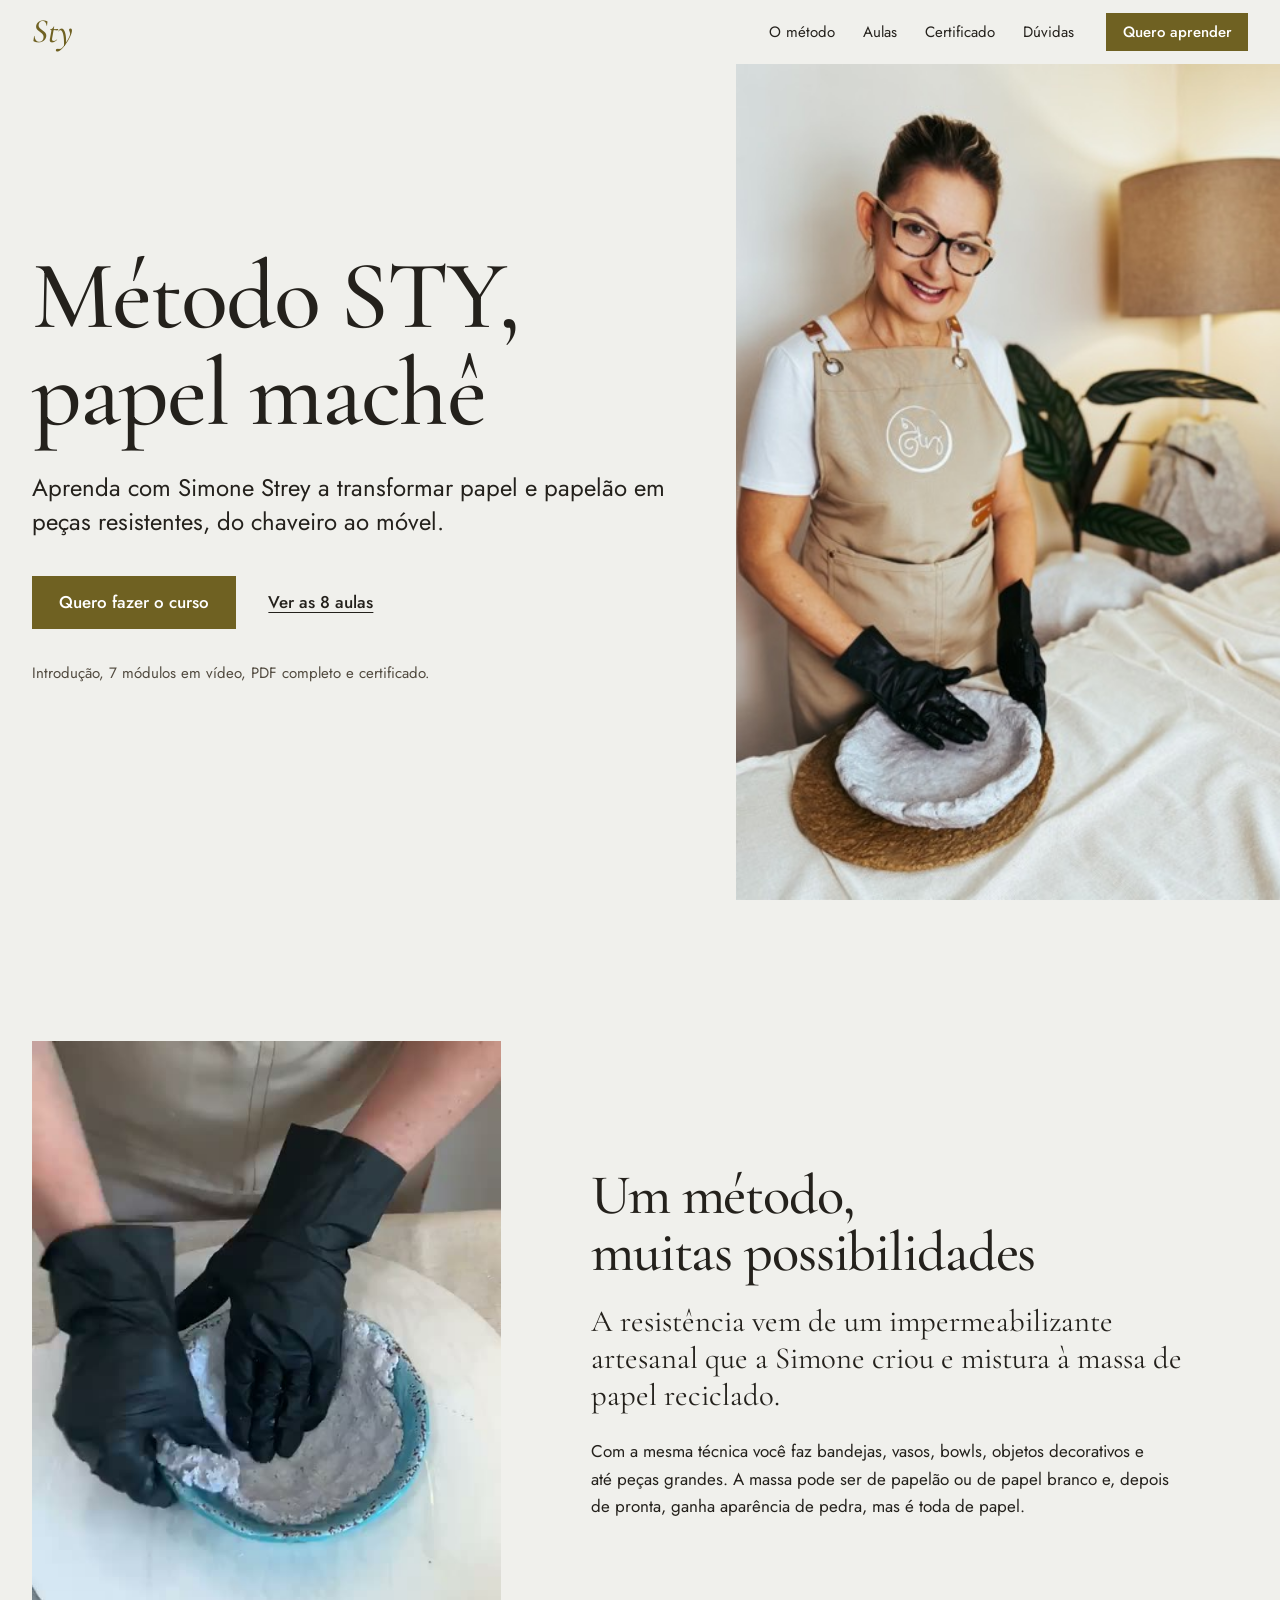
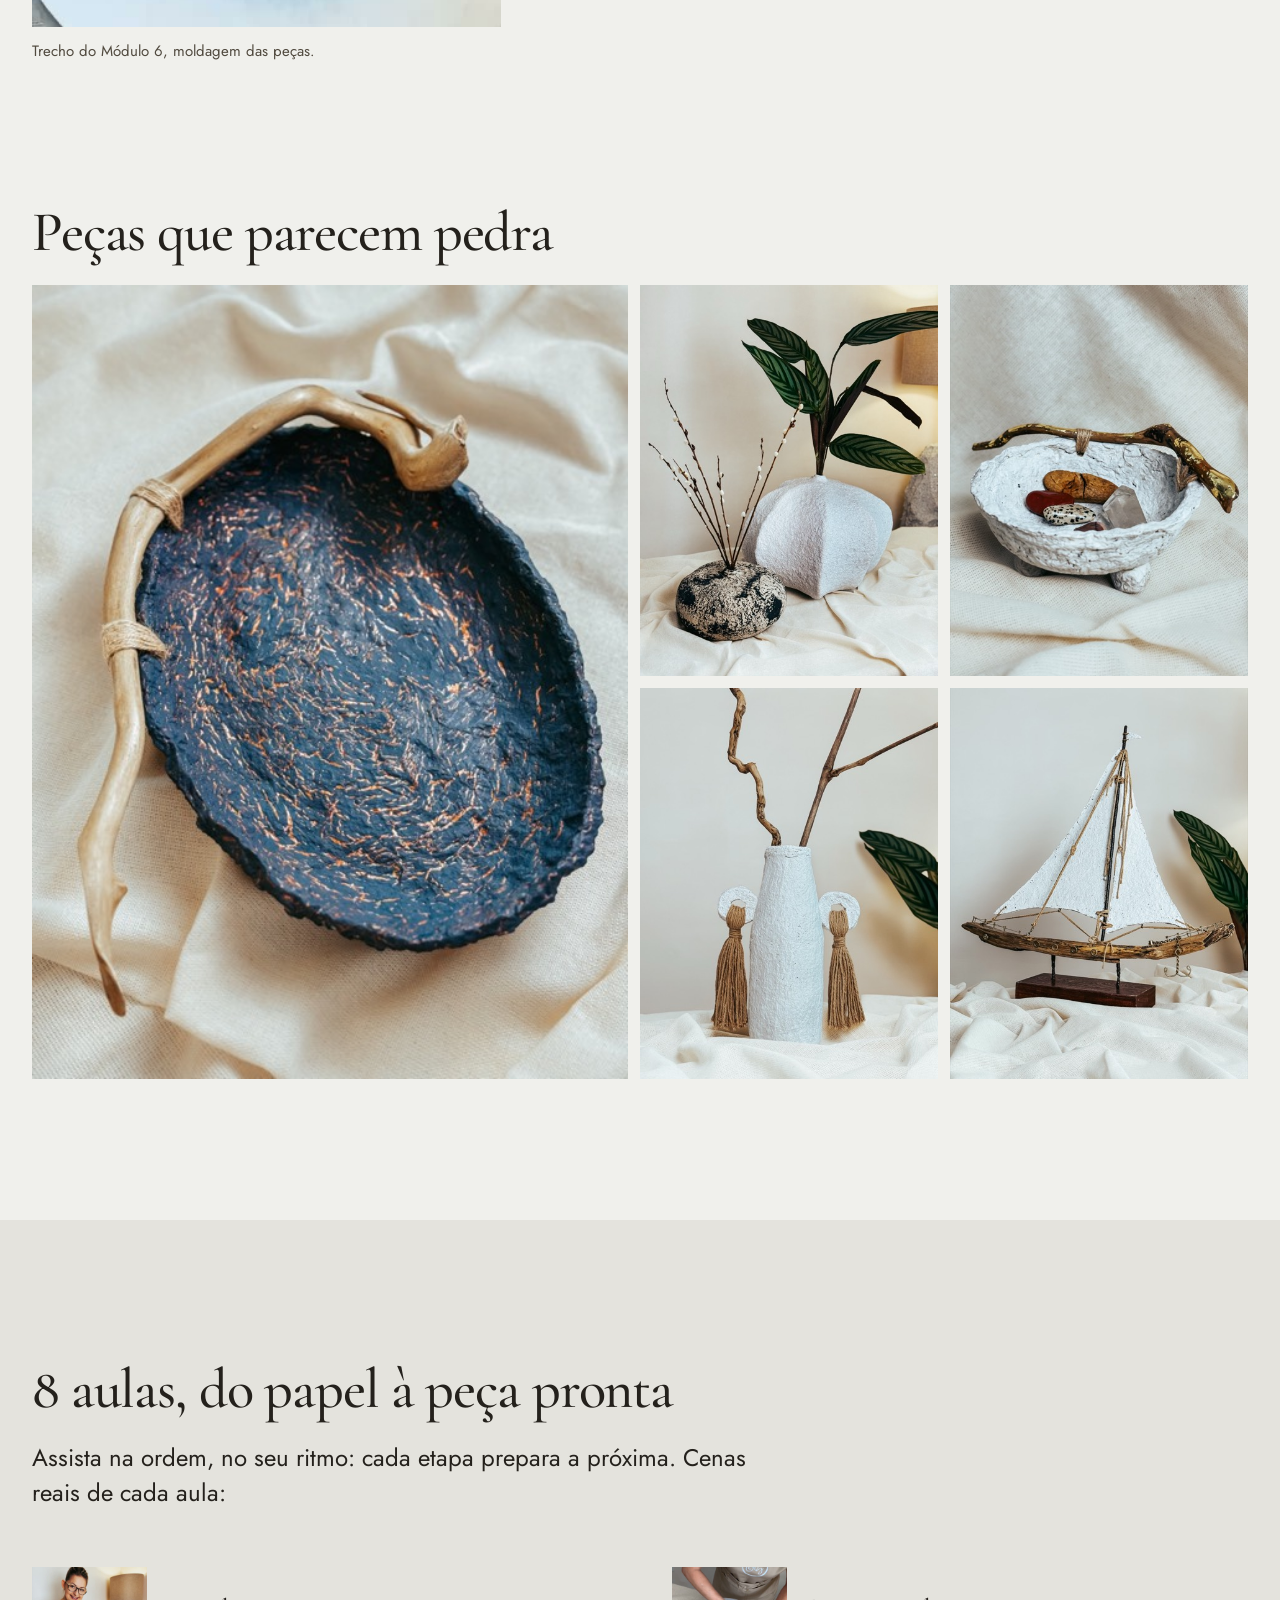
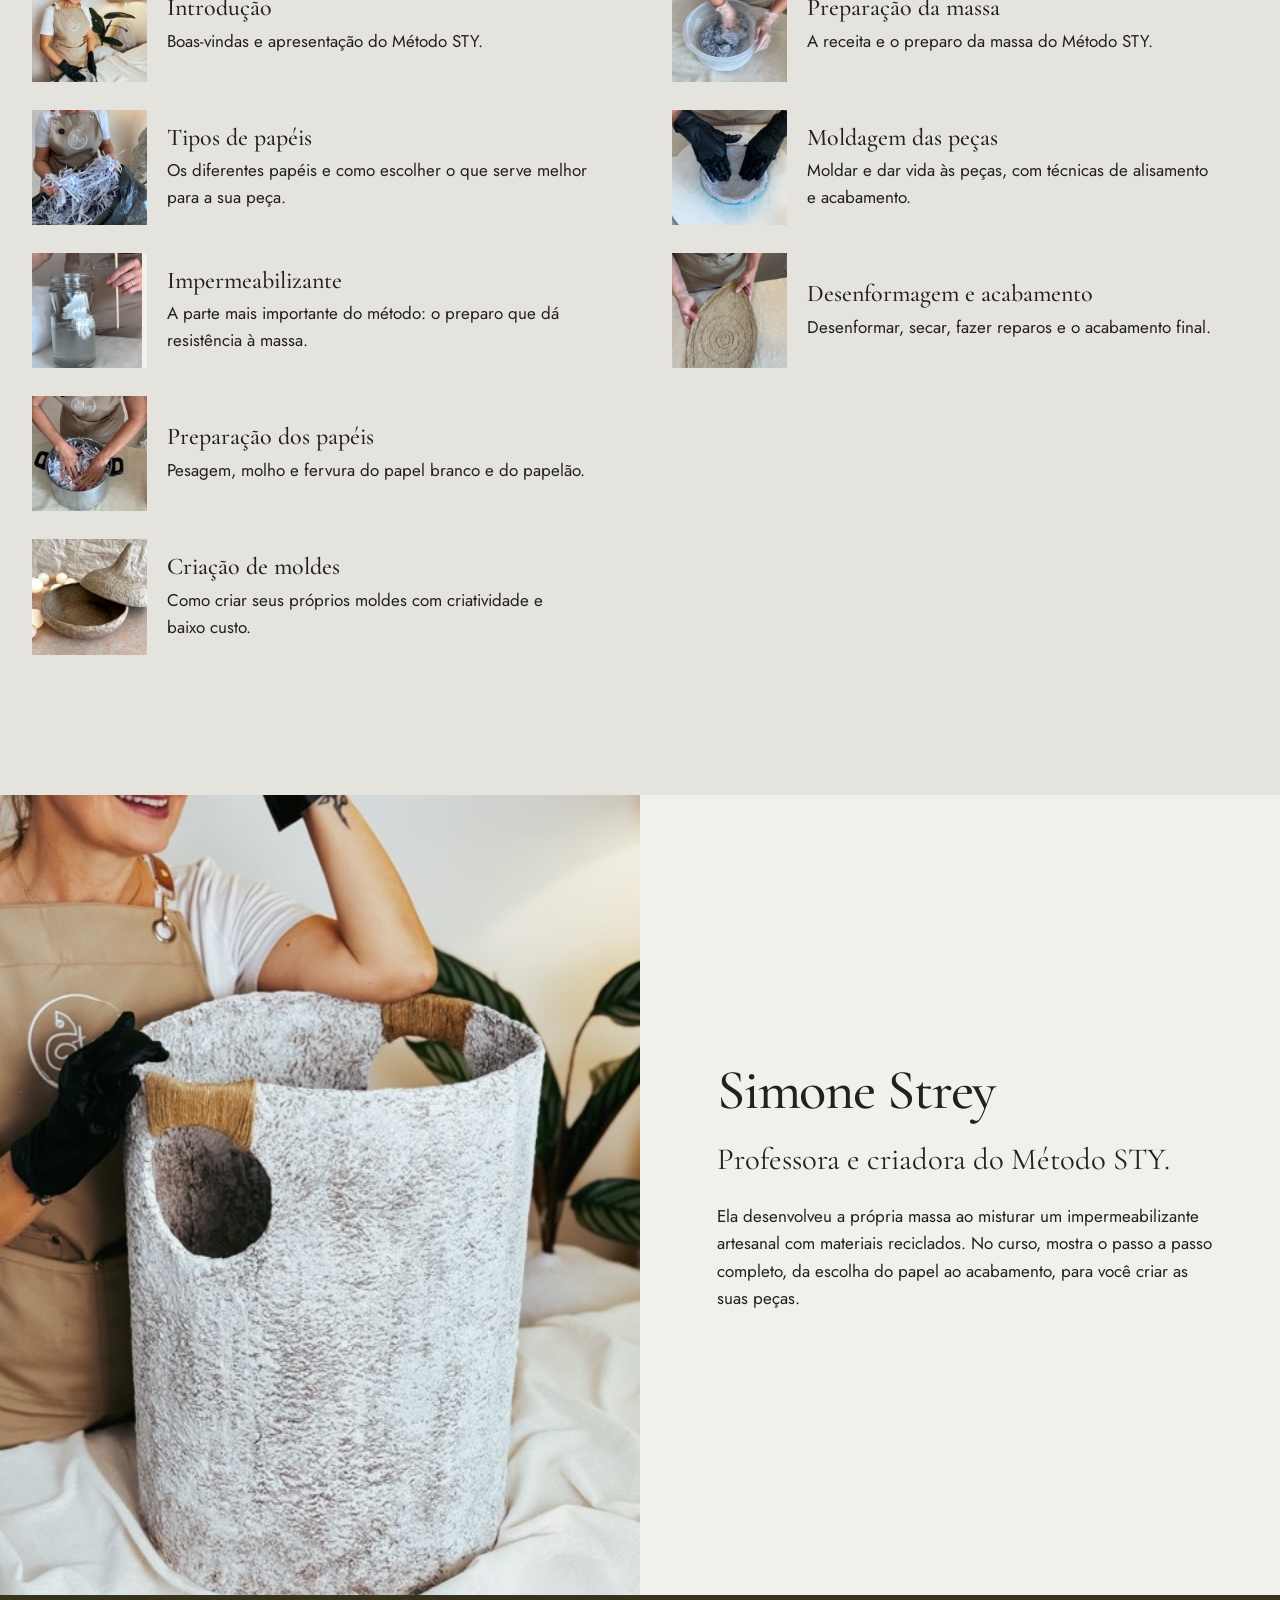
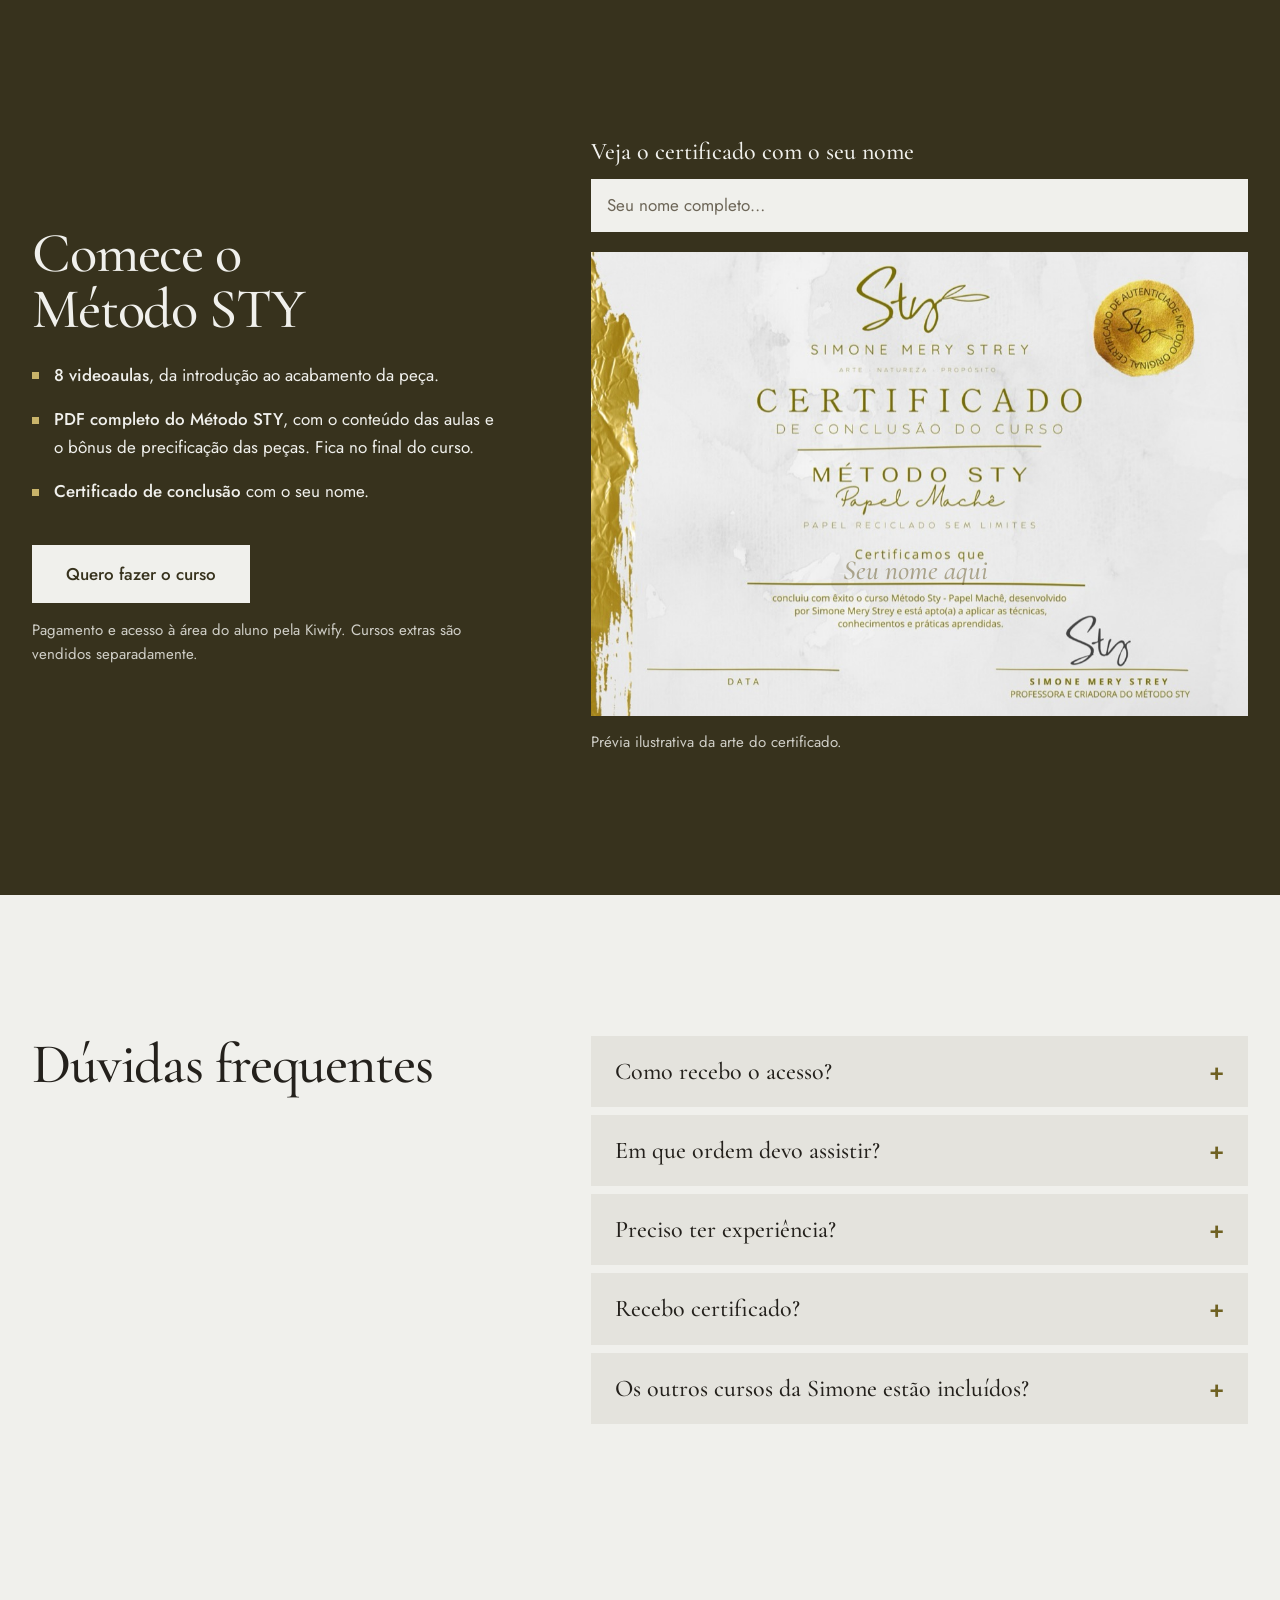
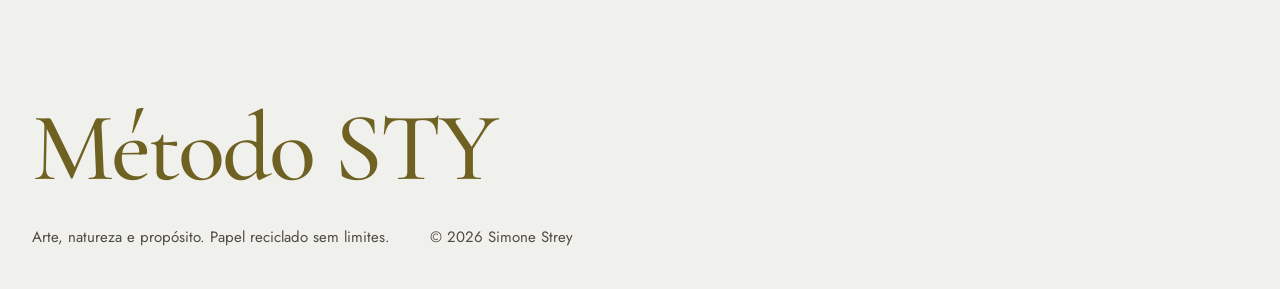
==== commit 64772fee: "Landing page Método STY (producao)" ====
--- a/index.html
+++ b/index.html
@@ -50,9 +50,9 @@
         <p class="lead rv">Aprenda com Simone Strey a transformar papel e papelão em peças resistentes, do chaveiro ao móvel.</p>
         <div class="hero__acoes rv">
           <a href="#inscricao" class="btn js-cta">Quero fazer o curso</a>
-          <a href="#aulas" class="link">Ver as 9 aulas</a>
+          <a href="#aulas" class="link">Ver as 8 aulas</a>
         </div>
-        <p class="hero__inclui rv">Introdução, 7 módulos, bônus em vídeo, PDF completo e certificado.</p>
+        <p class="hero__inclui rv">Introdução, 7 módulos em vídeo, PDF completo e certificado.</p>
       </div>
       <figure class="hero__foto">
         <img fetchpriority="high" src="assets/img/foto-4181.jpg" srcset="assets/img/foto-4181-640.jpg 640w, assets/img/foto-4181.jpg 825w" sizes="(max-width: 820px) 100vw, 50vw" width="825" height="1100" alt="Simone Strey sorrindo, de avental e luvas, com uma peça de papel machê nas mãos" fetchpriority="high">
@@ -93,7 +93,7 @@
     <!-- 4. O caminho completo, aula por aula -->
     <section class="aulas" id="aulas">
       <div class="wrap">
-        <h2 class="rv">9 aulas, do papel à peça pronta</h2>
+        <h2 class="rv">8 aulas, do papel à peça pronta</h2>
         <p class="aulas__intro rv">Assista na ordem, no seu ritmo: cada etapa prepara a próxima. Cenas reais de cada aula:</p>
         <ol class="aulas__lista">
           <li class="rv"><img src="assets/aulas/aula-intro.jpg" loading="lazy" width="640" height="640" alt=""><div><h3>Introdução</h3><p>Boas-vindas e apresentação do Método STY.</p></div></li>
@@ -104,7 +104,6 @@
           <li class="rv"><img src="assets/aulas/aula-05.jpg" loading="lazy" width="640" height="640" alt=""><div><h3>Preparação da massa</h3><p>A receita e o preparo da massa do Método STY.</p></div></li>
           <li class="rv"><img src="assets/aulas/aula-06.jpg" loading="lazy" width="640" height="640" alt=""><div><h3>Moldagem das peças</h3><p>Moldar e dar vida às peças, com técnicas de alisamento e acabamento.</p></div></li>
           <li class="rv"><img src="assets/aulas/aula-07.jpg" loading="lazy" width="640" height="640" alt=""><div><h3>Desenformagem e acabamento</h3><p>Desenformar, secar, fazer reparos e o acabamento final.</p></div></li>
-          <li class="rv"><img src="assets/aulas/aula-bonus.jpg" loading="lazy" width="640" height="640" alt=""><div><h3>Bônus: liquidificador artesanal</h3><p>Como montar o liquidificador que a Simone usa para bater o papelão e a massa.</p></div></li>
         </ol>
       </div>
     </section>
@@ -127,8 +126,8 @@
         <div class="inscricao__txt">
           <h2 class="rv">Comece o <span translate="no">Método STY</span></h2>
           <ul class="inclui rv">
-            <li><strong>9 videoaulas</strong>, da introdução ao bônus do liquidificador artesanal.</li>
-            <li><strong>PDF completo do Método STY</strong>, com o conteúdo das aulas e o bônus de precificação das peças. Fica no final do curso, depois do bônus.</li>
+            <li><strong>8 videoaulas</strong>, da introdução ao acabamento da peça.</li>
+            <li><strong>PDF completo do Método STY</strong>, com o conteúdo das aulas e o bônus de precificação das peças. Fica no final do curso.</li>
             <li><strong>Certificado de conclusão</strong> com o seu nome.</li>
           </ul>
           <div class="rv">
@@ -160,7 +159,7 @@
           </details>
           <details>
             <summary>Em que ordem devo assistir?</summary>
-            <p>Na ordem do curso: Introdução, módulos 1 a 7 e o bônus. Cada etapa prepara a próxima. O PDF completo fica no final, depois do bônus.</p>
+            <p>Na ordem do curso: Introdução e módulos 1 a 7. Cada etapa prepara a próxima. O PDF completo fica no final, depois do módulo 7.</p>
           </details>
           <details>
             <summary>Preciso ter experiência?</summary>
@@ -172,7 +171,7 @@
           </details>
           <details>
             <summary>Os outros cursos da Simone estão incluídos?</summary>
-            <p>Não. Os cursos extras, como o Cortador Artesanal de EPS, são vendidos separadamente. A compra do Método STY dá acesso ao curso de papel machê descrito nesta página.</p>
+            <p>Não. Os cursos extras, como o Cortador Artesanal de EPS e o Liquidificador Artesanal Gigante, são vendidos separadamente. A compra do Método STY dá acesso ao curso de papel machê descrito nesta página.</p>
           </details>
         </div>
       </div>
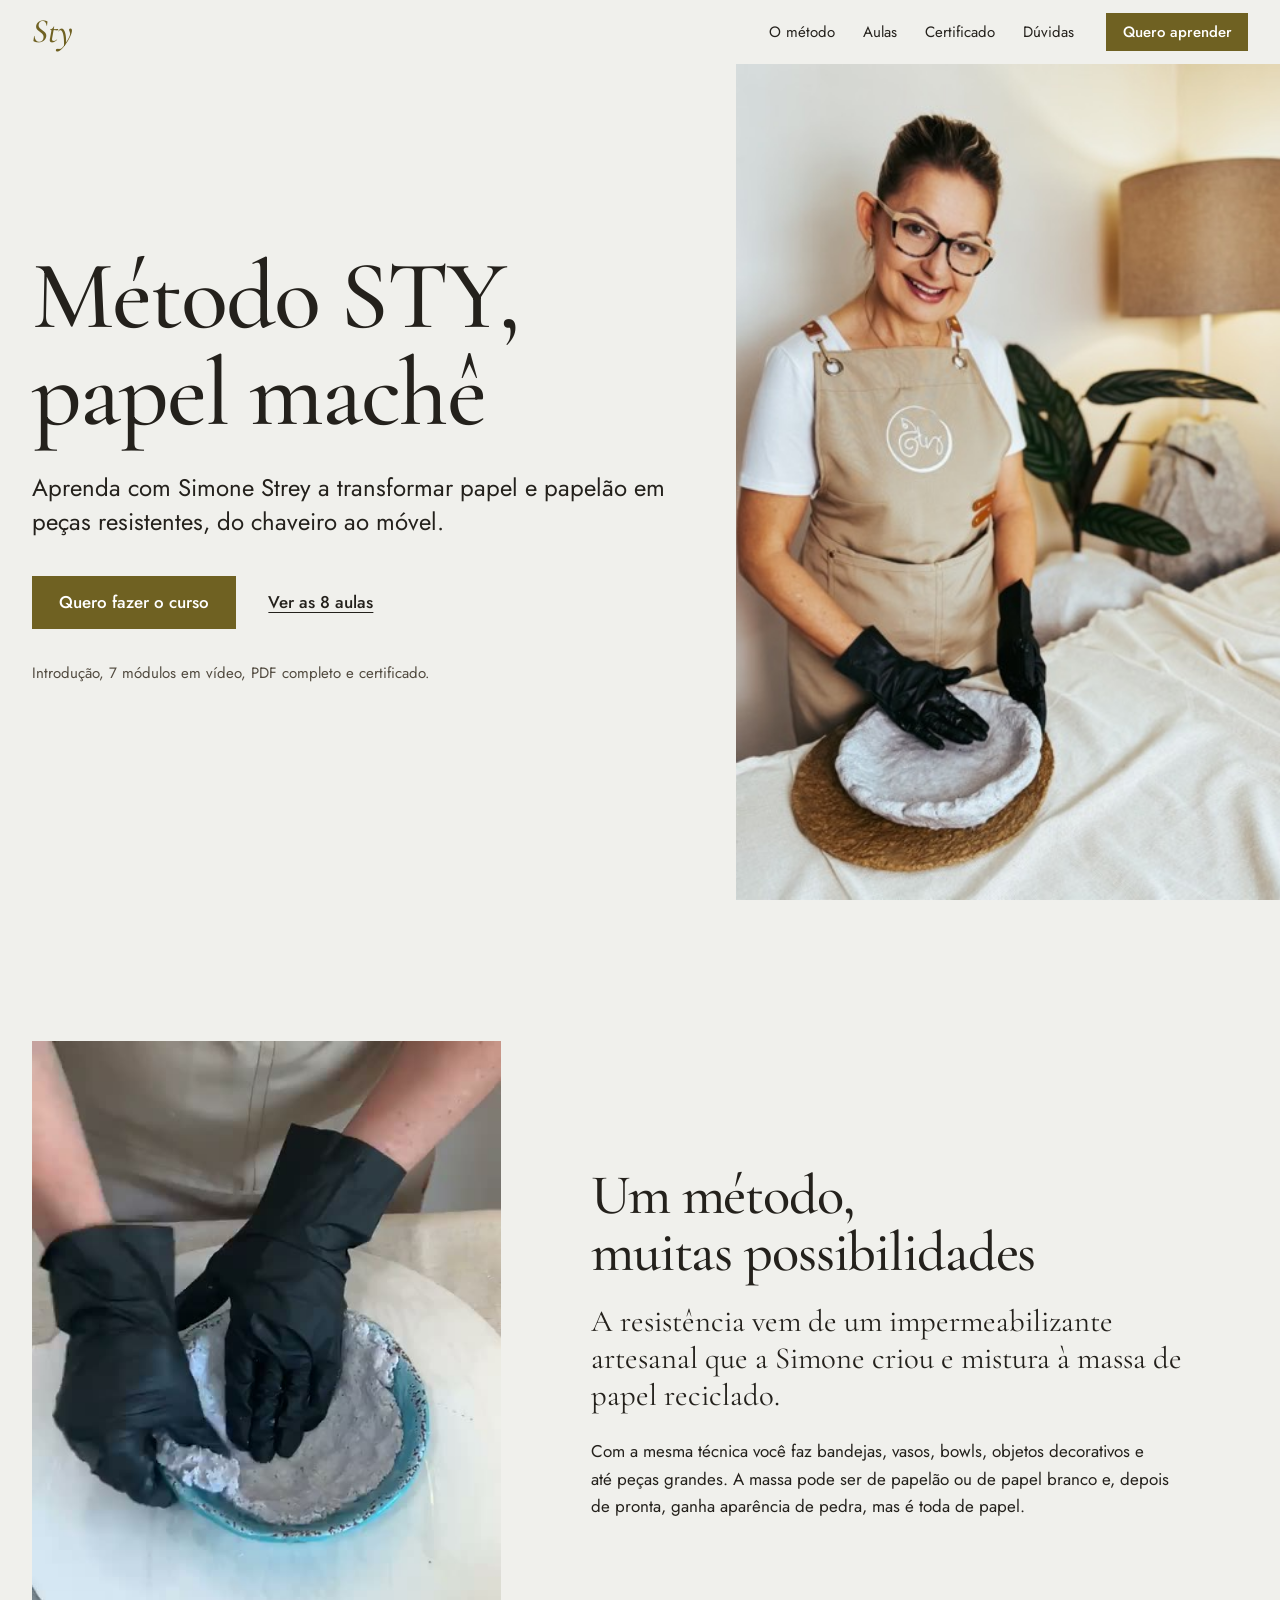
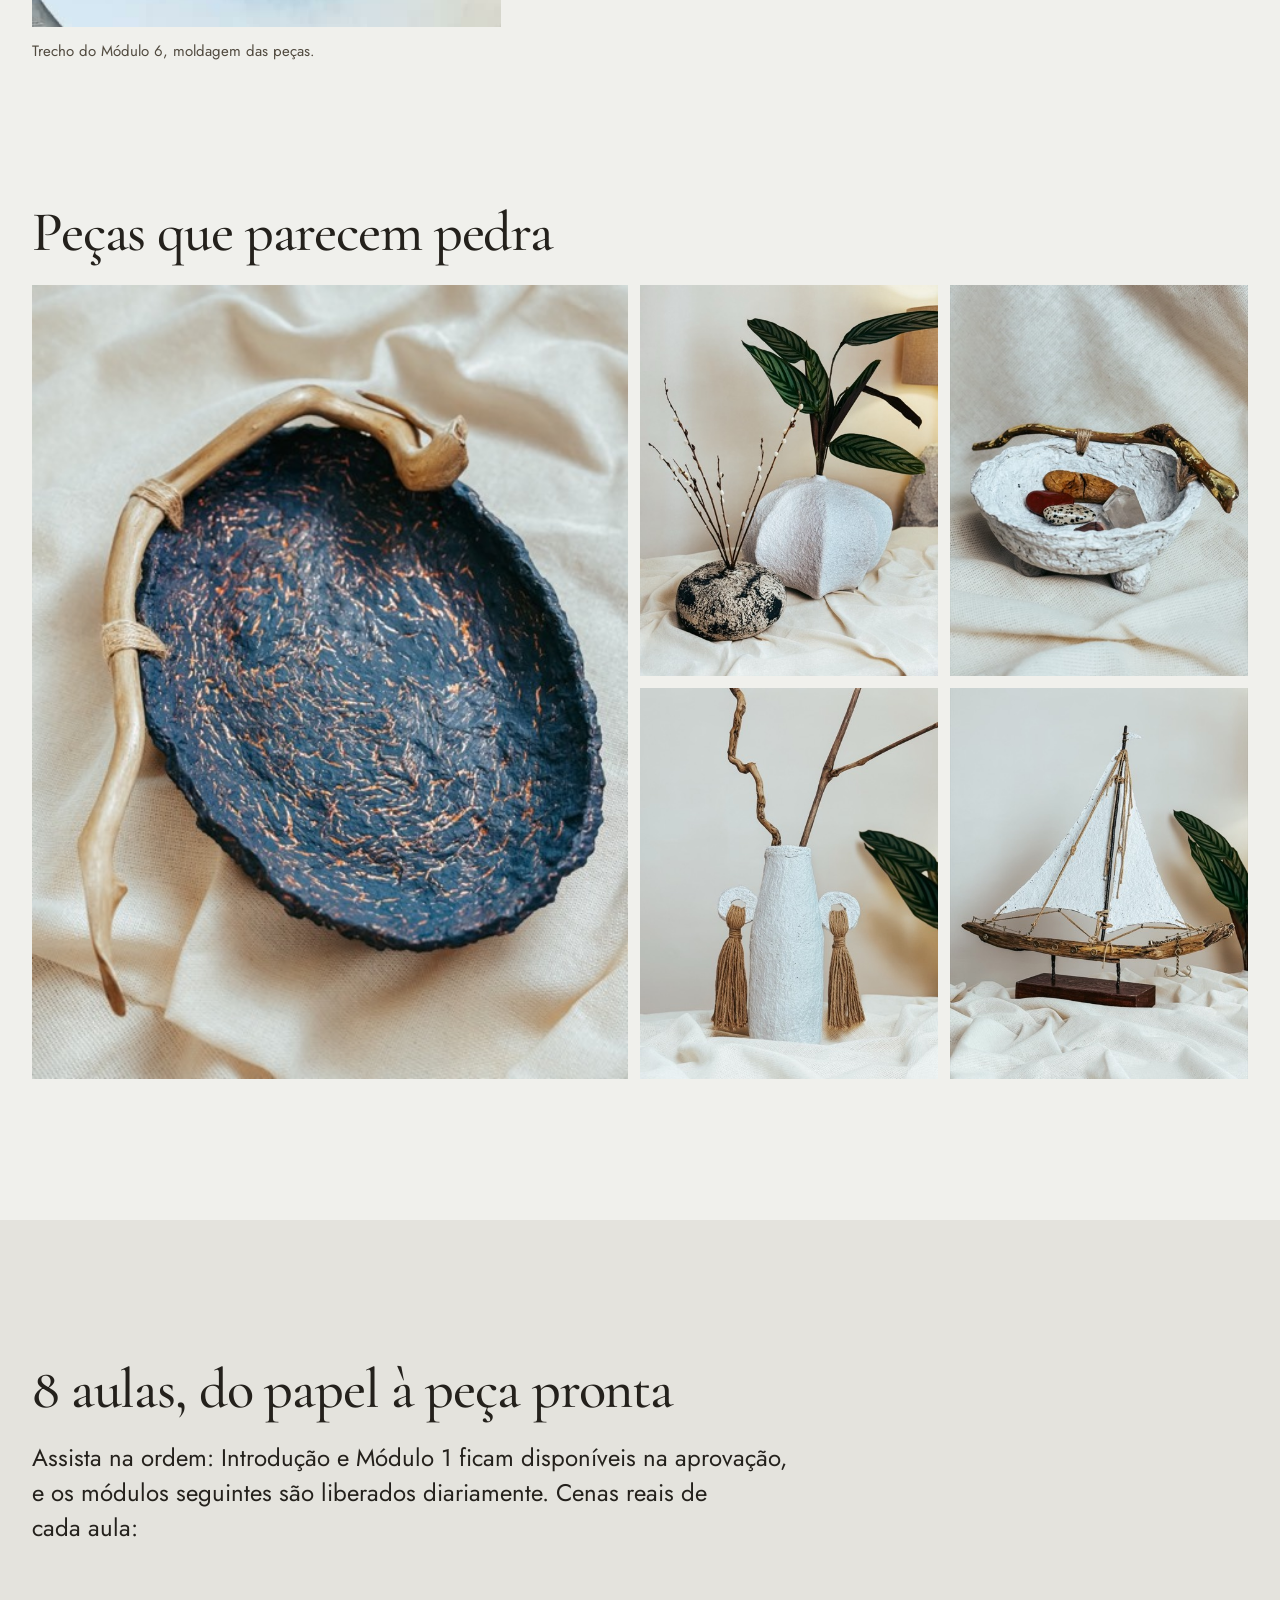
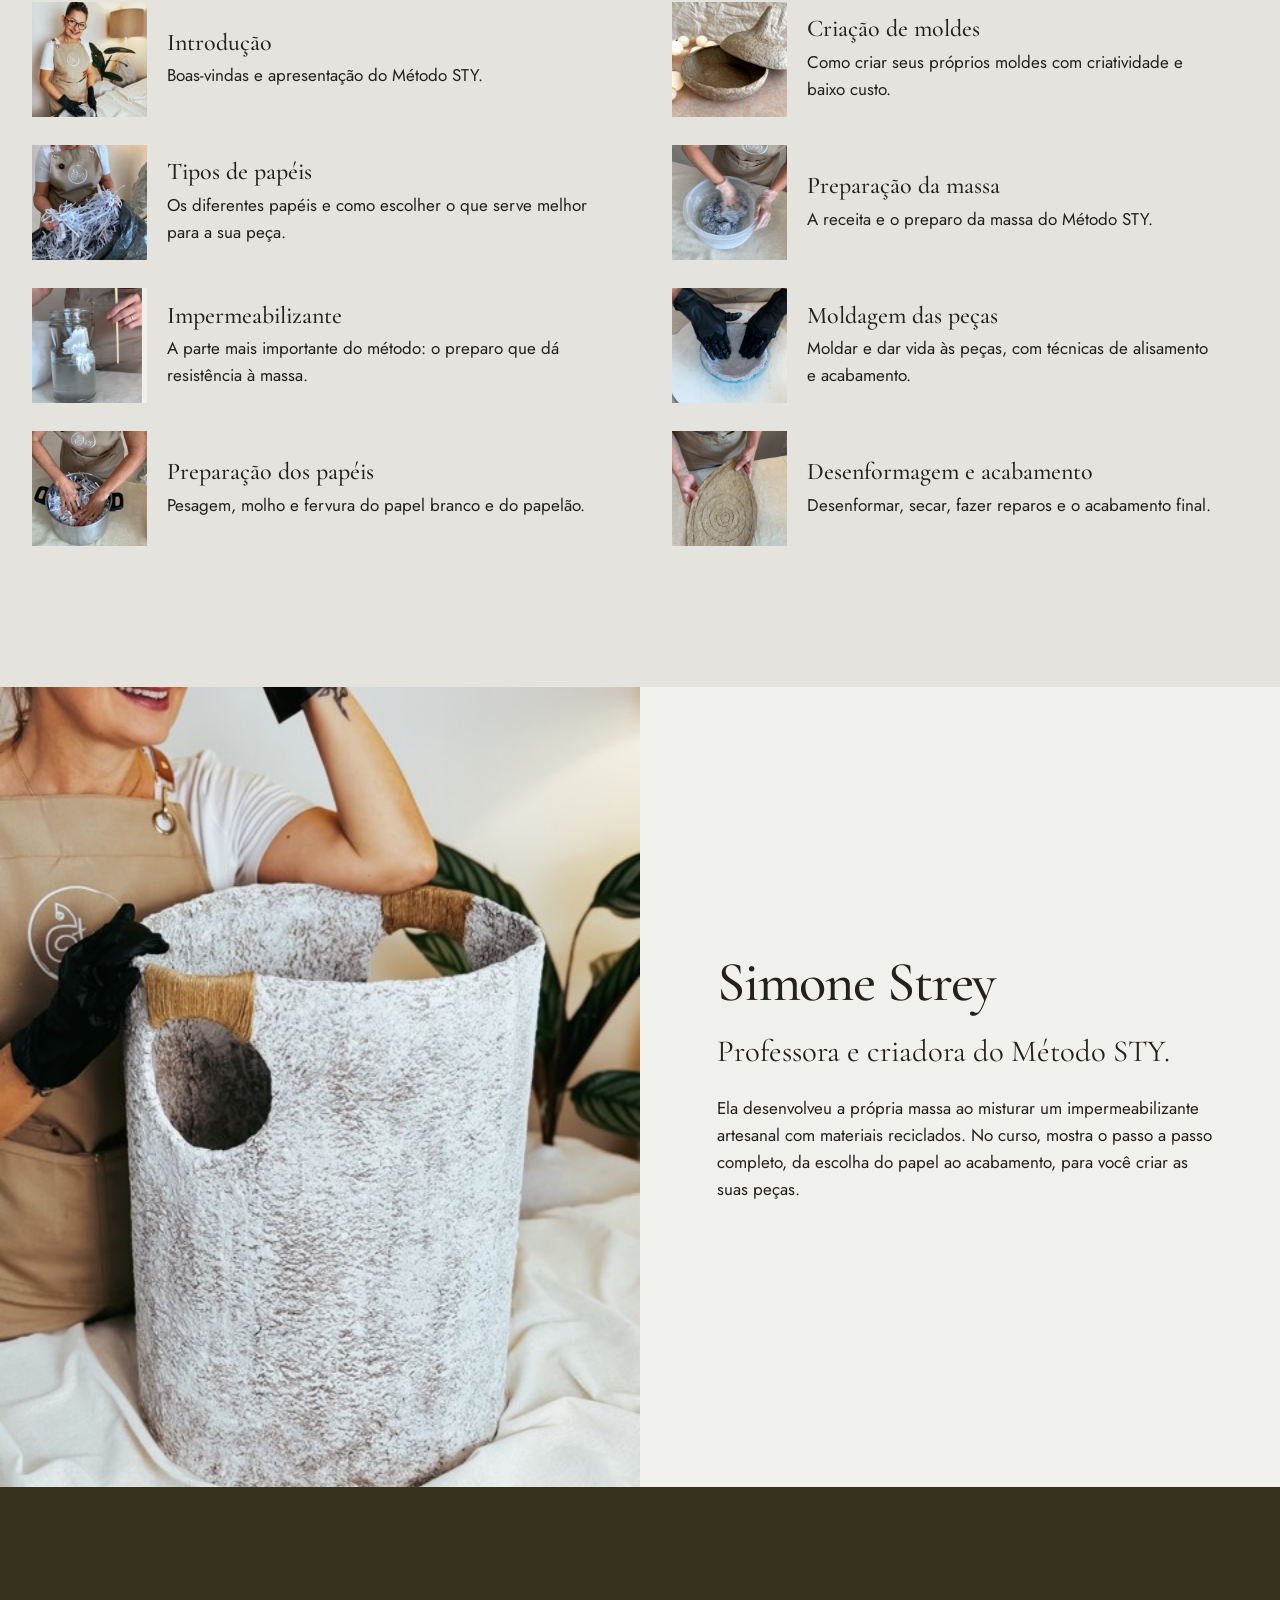
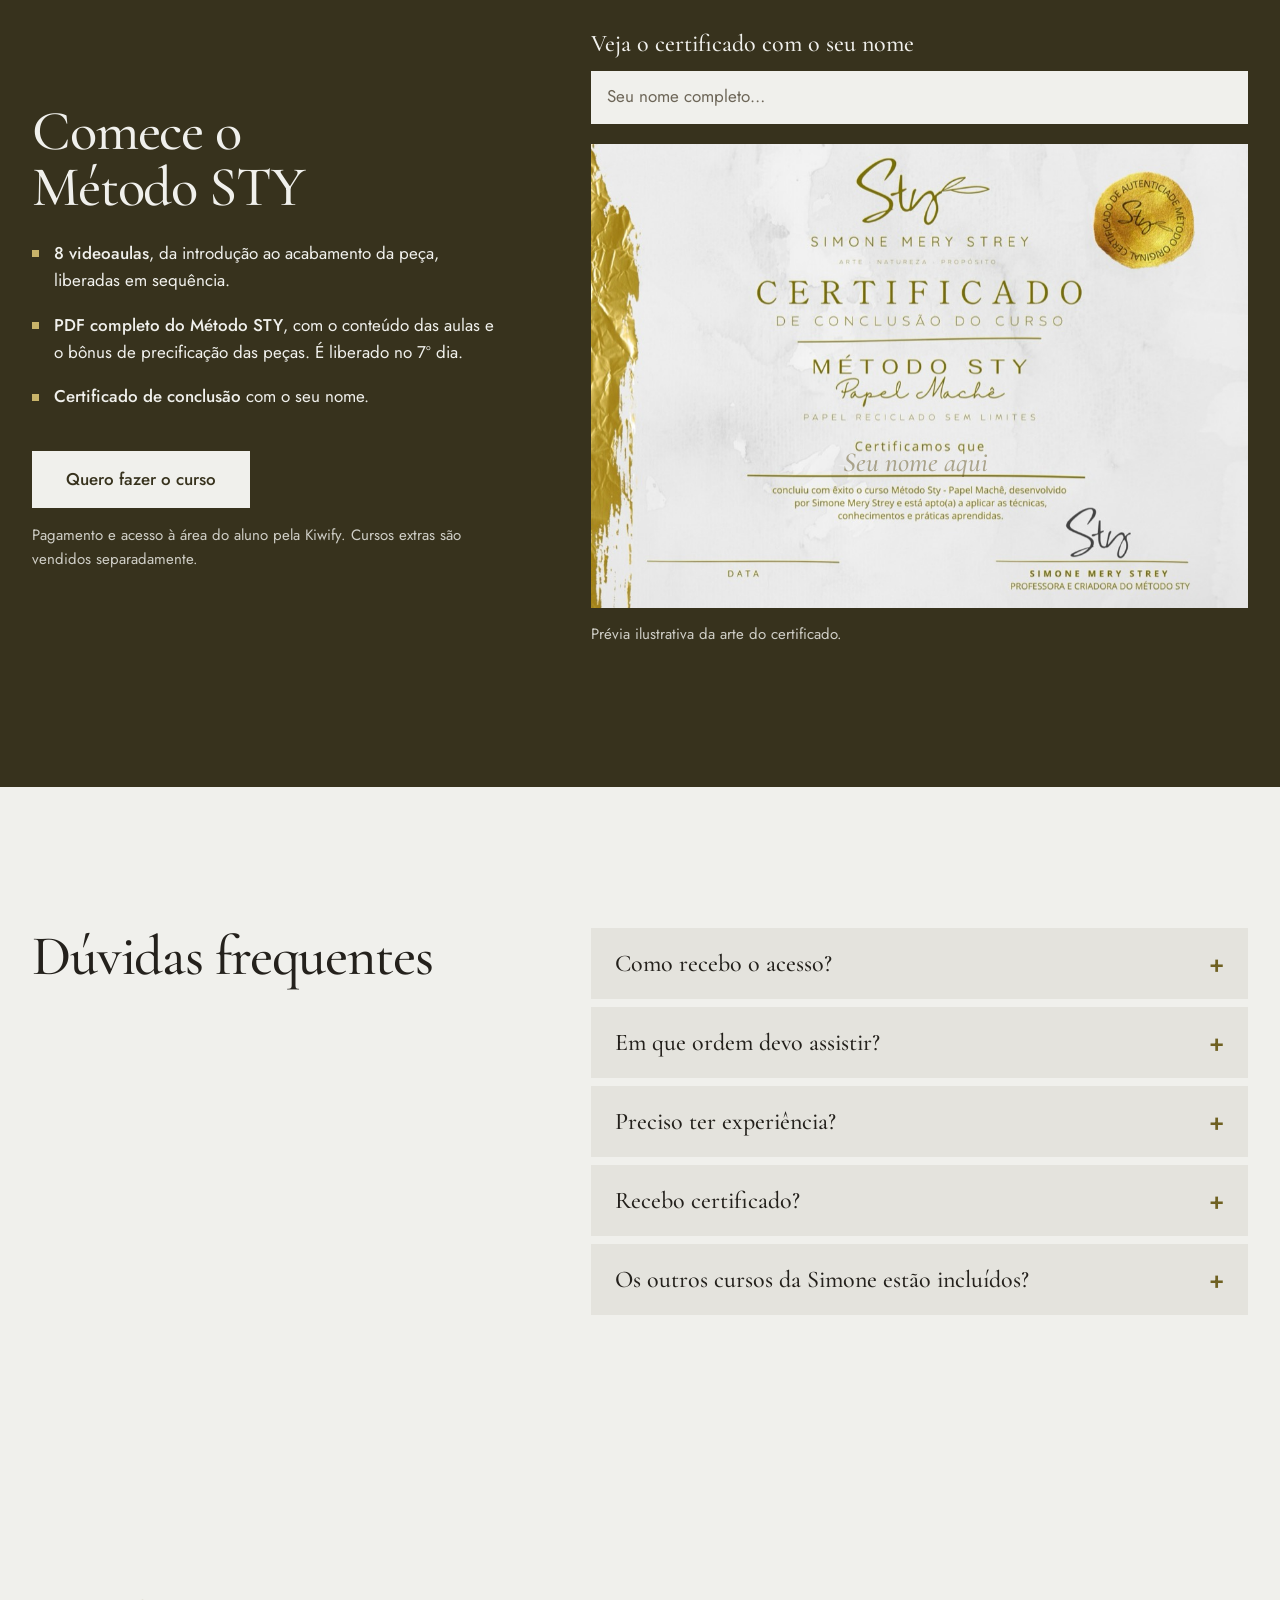
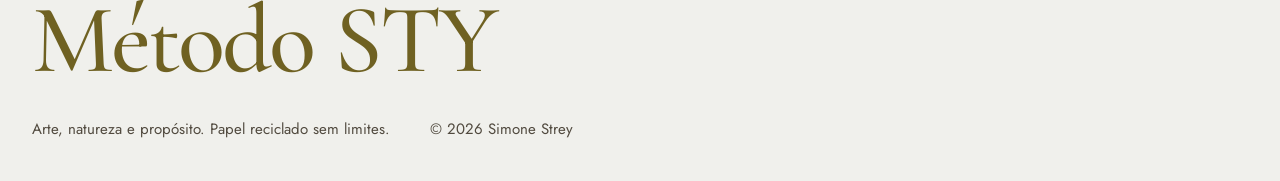
==== commit 350261ab: "Landing page Método STY (producao)" ====
--- a/index.html
+++ b/index.html
@@ -94,7 +94,7 @@
     <section class="aulas" id="aulas">
       <div class="wrap">
         <h2 class="rv">8 aulas, do papel à peça pronta</h2>
-        <p class="aulas__intro rv">Assista na ordem, no seu ritmo: cada etapa prepara a próxima. Cenas reais de cada aula:</p>
+        <p class="aulas__intro rv">Assista na ordem: Introdução e Módulo 1 ficam disponíveis na aprovação, e os módulos seguintes são liberados diariamente. Cenas reais de cada aula:</p>
         <ol class="aulas__lista">
           <li class="rv"><img src="assets/aulas/aula-intro.jpg" loading="lazy" width="640" height="640" alt=""><div><h3>Introdução</h3><p>Boas-vindas e apresentação do Método STY.</p></div></li>
           <li class="rv"><img src="assets/aulas/aula-01.jpg" loading="lazy" width="640" height="640" alt=""><div><h3>Tipos de papéis</h3><p>Os diferentes papéis e como escolher o que serve melhor para a sua peça.</p></div></li>
@@ -126,8 +126,8 @@
         <div class="inscricao__txt">
           <h2 class="rv">Comece o <span translate="no">Método STY</span></h2>
           <ul class="inclui rv">
-            <li><strong>8 videoaulas</strong>, da introdução ao acabamento da peça.</li>
-            <li><strong>PDF completo do Método STY</strong>, com o conteúdo das aulas e o bônus de precificação das peças. Fica no final do curso.</li>
+            <li><strong>8 videoaulas</strong>, da introdução ao acabamento da peça, liberadas em sequência.</li>
+            <li><strong>PDF completo do Método STY</strong>, com o conteúdo das aulas e o bônus de precificação das peças. É liberado no 7º dia.</li>
             <li><strong>Certificado de conclusão</strong> com o seu nome.</li>
           </ul>
           <div class="rv">
@@ -159,7 +159,7 @@
           </details>
           <details>
             <summary>Em que ordem devo assistir?</summary>
-            <p>Na ordem do curso: Introdução e módulos 1 a 7. Cada etapa prepara a próxima. O PDF completo fica no final, depois do módulo 7.</p>
+            <p>Na ordem do curso: Introdução e Módulo 1 ficam disponíveis assim que a compra é aprovada. Depois, um novo módulo é liberado por dia, sem bloquear os anteriores. O PDF completo é liberado no 7º dia.</p>
           </details>
           <details>
             <summary>Preciso ter experiência?</summary>
--- a/styles.css
+++ b/styles.css
@@ -104,7 +104,7 @@
 /* 4. Aulas: lista ordenada em duas colunas, com cena real de cada aula */
 .aulas { background: var(--chao-2); padding-block: var(--secao); }
 .aulas__intro { font-size: var(--t-lead); line-height: 1.45; max-width: 32em; margin-bottom: 3.5rem; }
-.aulas__lista { list-style: none; margin: 0; padding: 0; display: grid; grid-template-columns: 1fr 1fr; grid-template-rows: repeat(5, auto); grid-auto-flow: column; gap: 28px clamp(32px, 5vw, 80px); }
+.aulas__lista { list-style: none; margin: 0; padding: 0; display: grid; grid-template-columns: 1fr 1fr; grid-template-rows: repeat(4, auto); grid-auto-flow: column; gap: 28px clamp(32px, 5vw, 80px); }
 .aulas__lista li { display: grid; grid-template-columns: clamp(88px, 9vw, 128px) 1fr; gap: 1.25rem; align-items: center; }
 .aulas__lista img { width: 100%; aspect-ratio: 1; object-fit: cover; }
 .aulas__lista h3 { font: 500 var(--t-lead)/1.2 var(--serif); margin-bottom: .3rem; }
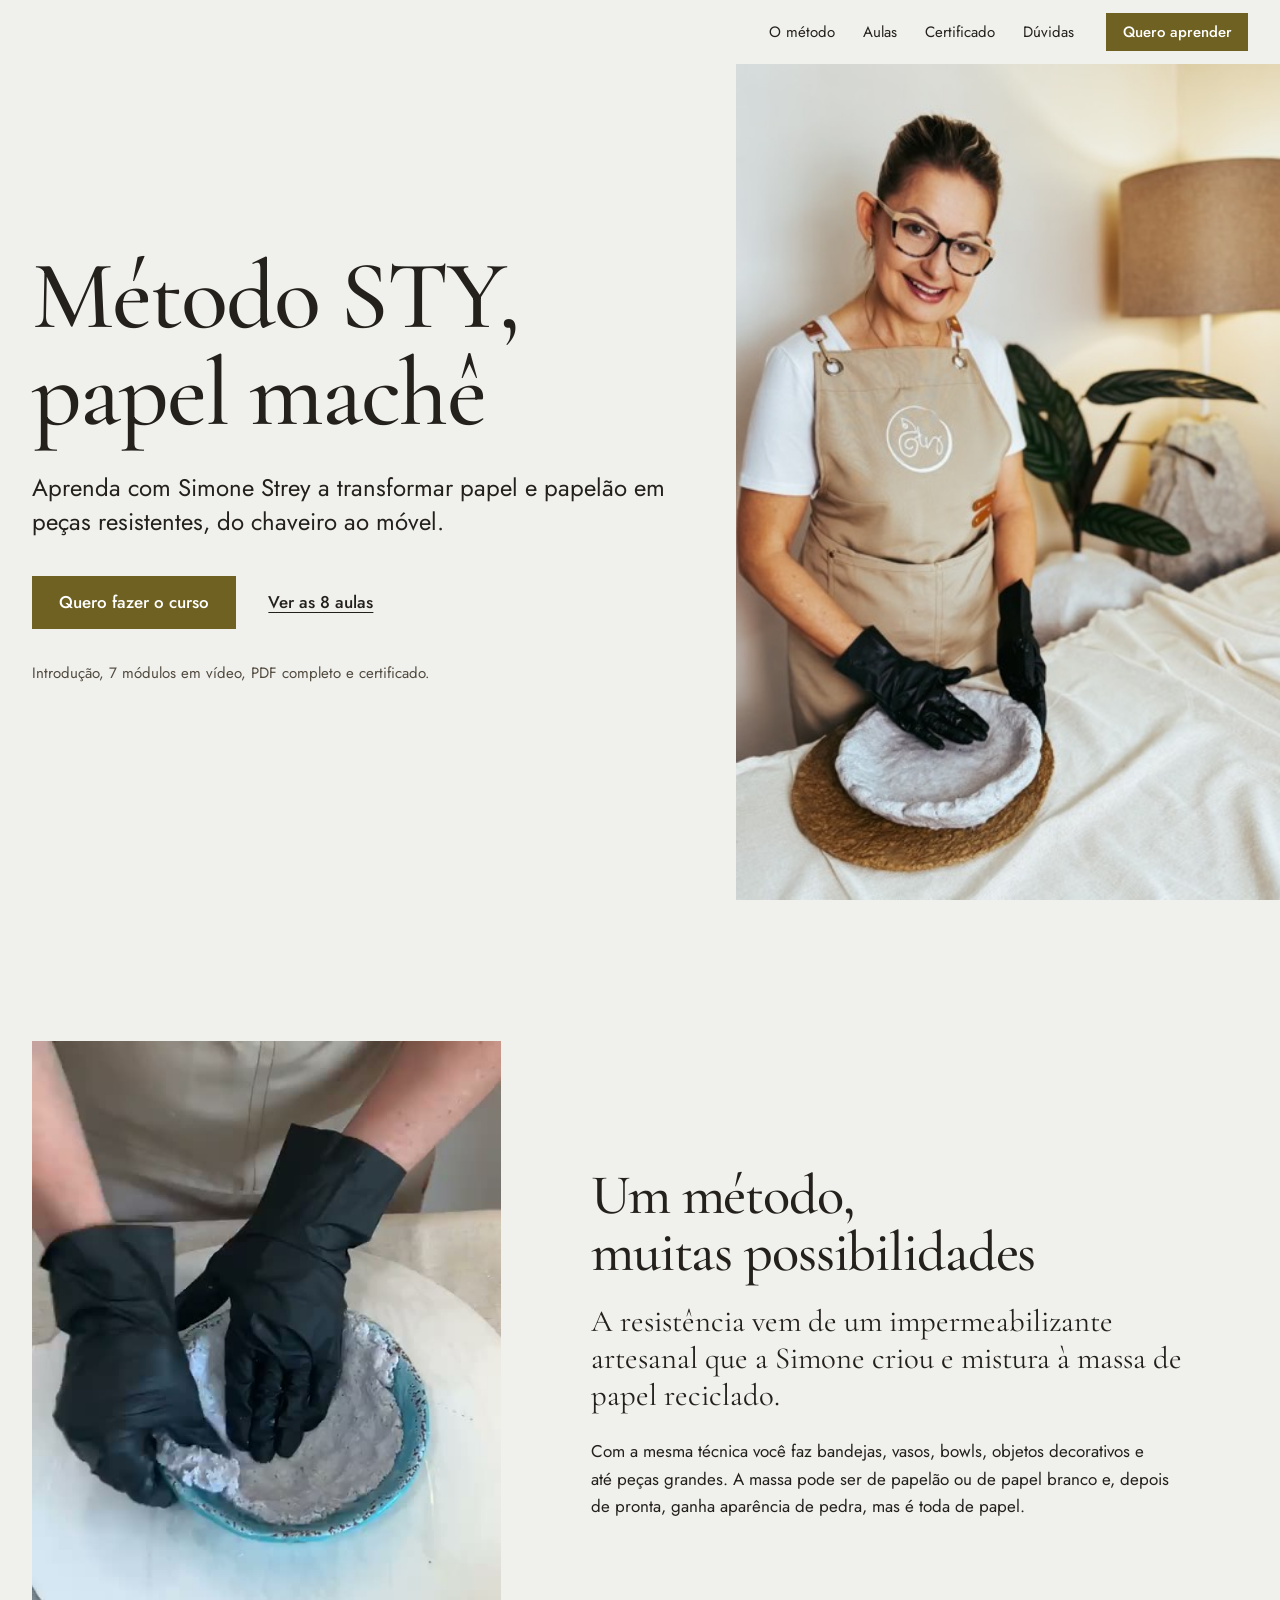
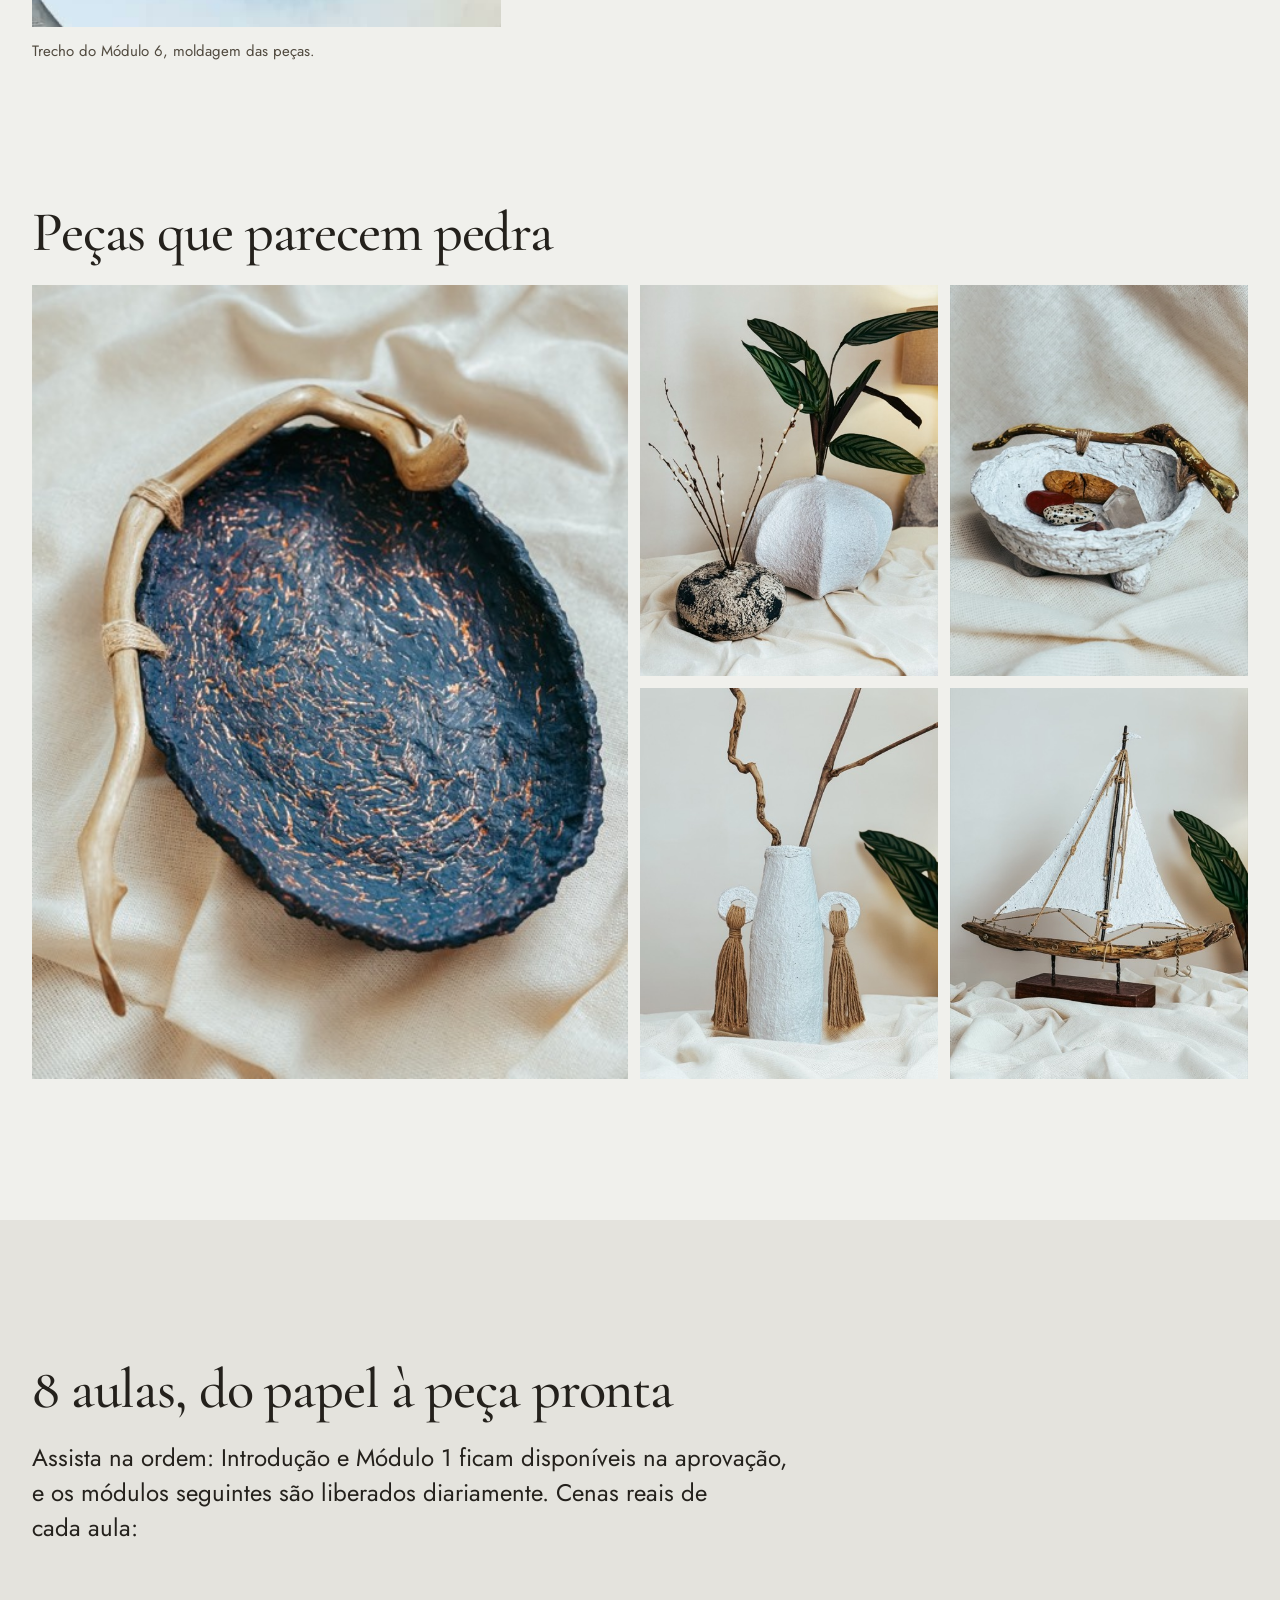
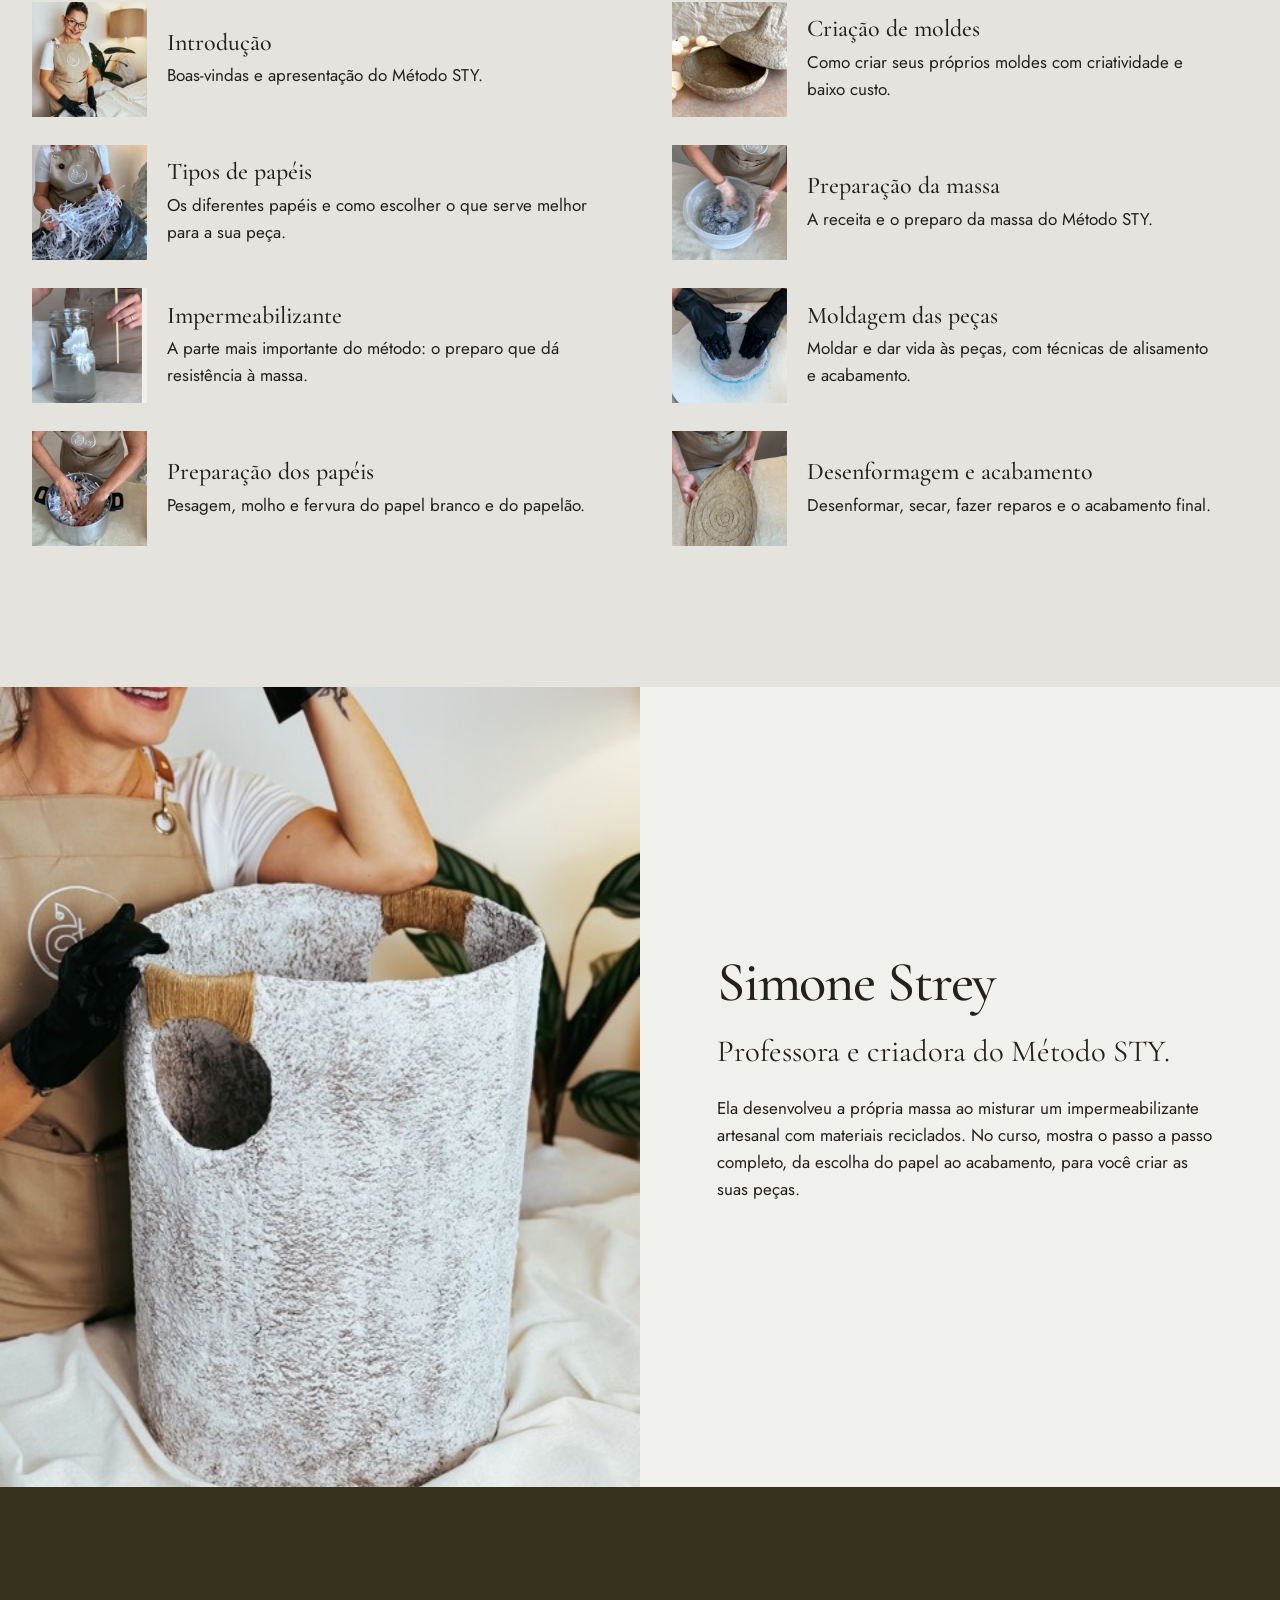
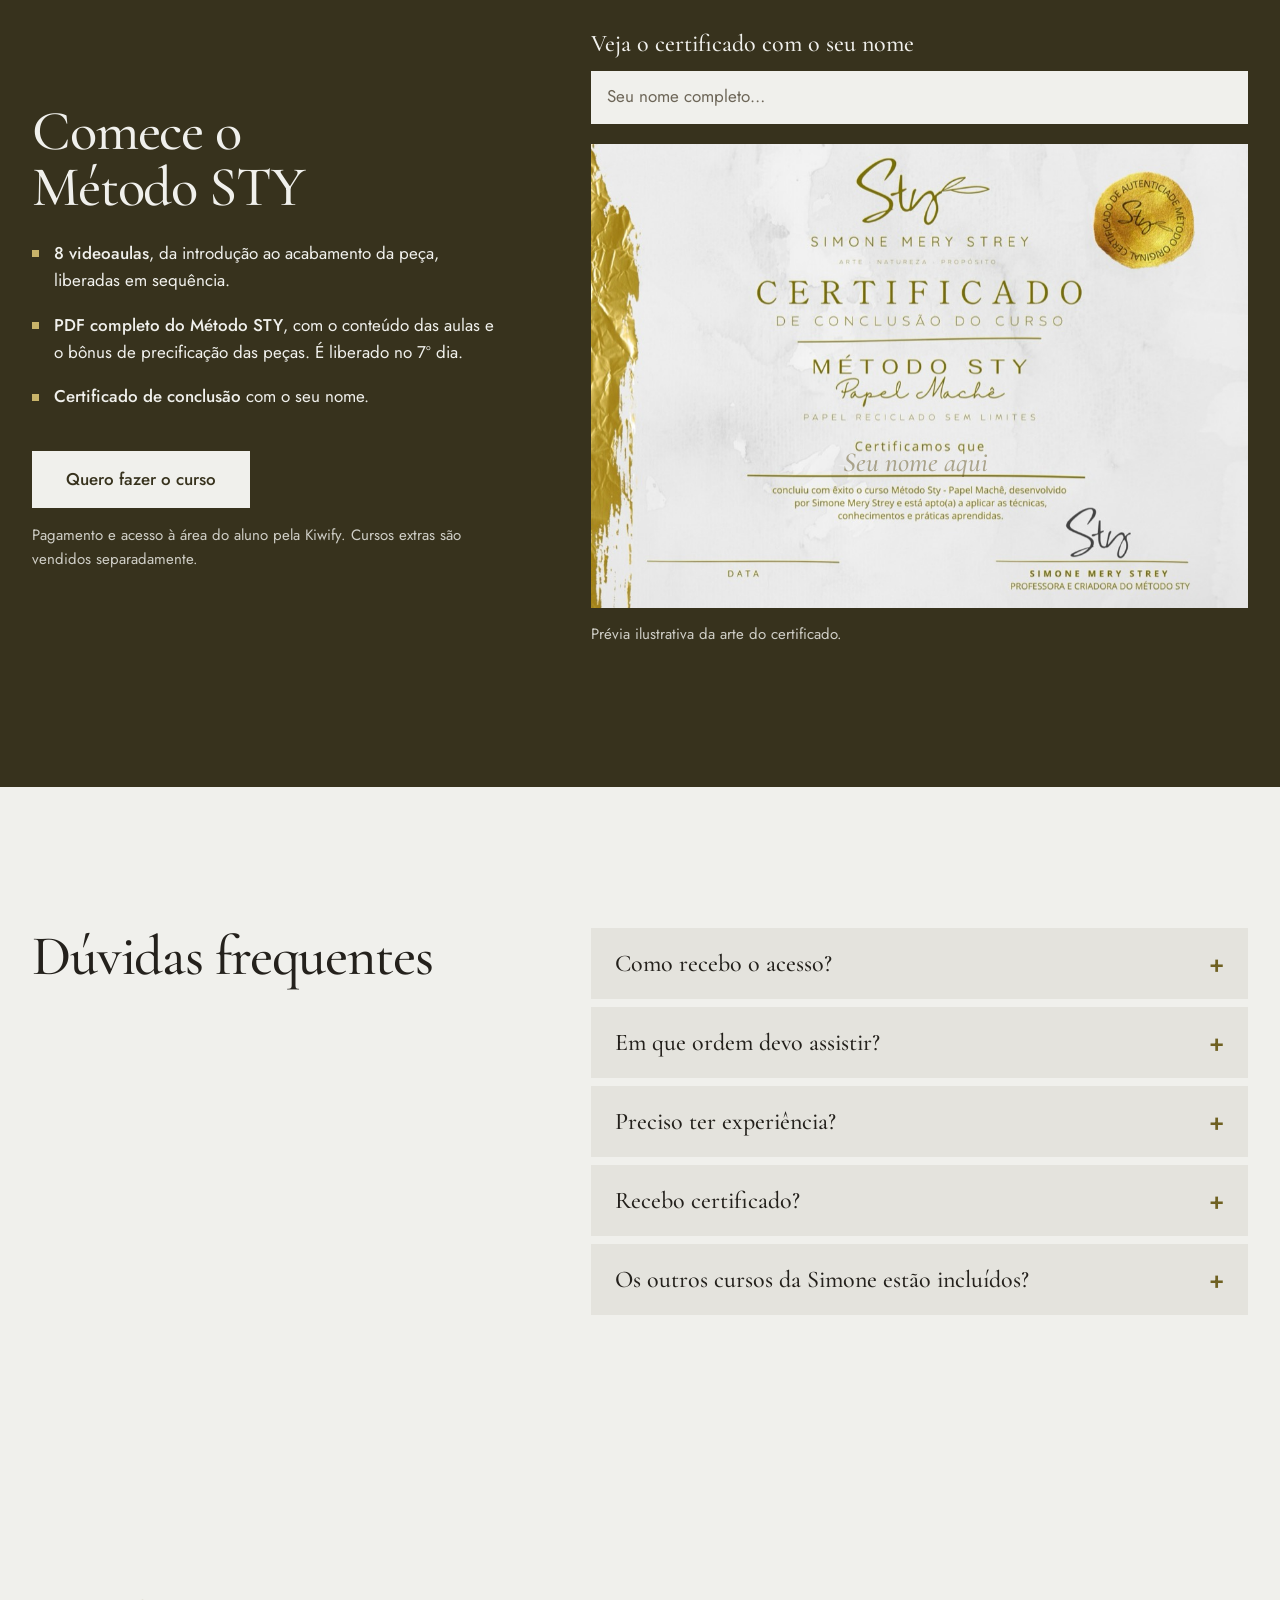
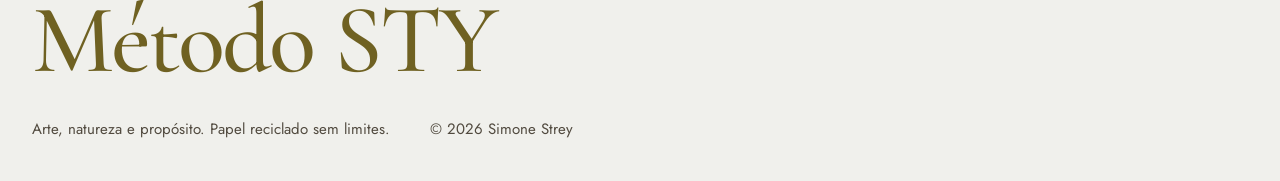
==== commit 4f4fac27: "LP: frase extra na FAQ de cursos adicionais; remove logo Sty do cabeçalho" ====
--- a/index.html
+++ b/index.html
@@ -31,7 +31,6 @@
 
   <header class="topo">
     <div class="wrap topo__in">
-      <a href="#" class="marca" aria-label="Método STY, início" translate="no">Sty</a>
       <nav class="menu" aria-label="Seções">
         <a href="#metodo">O método</a>
         <a href="#aulas">Aulas</a>
@@ -171,7 +170,7 @@
           </details>
           <details>
             <summary>Os outros cursos da Simone estão incluídos?</summary>
-            <p>Não. Os cursos extras, como o Cortador Artesanal de EPS e o Liquidificador Artesanal Gigante, são vendidos separadamente. A compra do Método STY dá acesso ao curso de papel machê descrito nesta página.</p>
+            <p>Não. Os cursos extras, como o Cortador Artesanal de EPS e o Liquidificador Artesanal Gigante, são vendidos separadamente. A compra do Método STY dá acesso ao curso de papel machê descrito nesta página. Para conhecer outras técnicas adicione ao carrinho o curso desejado</p>
           </details>
         </div>
       </div>
--- a/styles.css
+++ b/styles.css
@@ -68,7 +68,7 @@
 
 /* Topo: barra simples */
 .topo { position: sticky; top: 0; z-index: 20; background: var(--chao); }
-.topo__in { display: flex; align-items: center; gap: 2rem; height: var(--topo-h); }
+.topo__in { display: flex; align-items: center; justify-content: flex-end; gap: 2rem; height: var(--topo-h); }
 .marca { font: italic 500 2.125rem/1 var(--serif); color: var(--ouro); text-decoration: none; margin-right: auto; transition: opacity .2s; }
 .marca:hover { opacity: .75; }
 .menu { display: flex; gap: 1.75rem; }
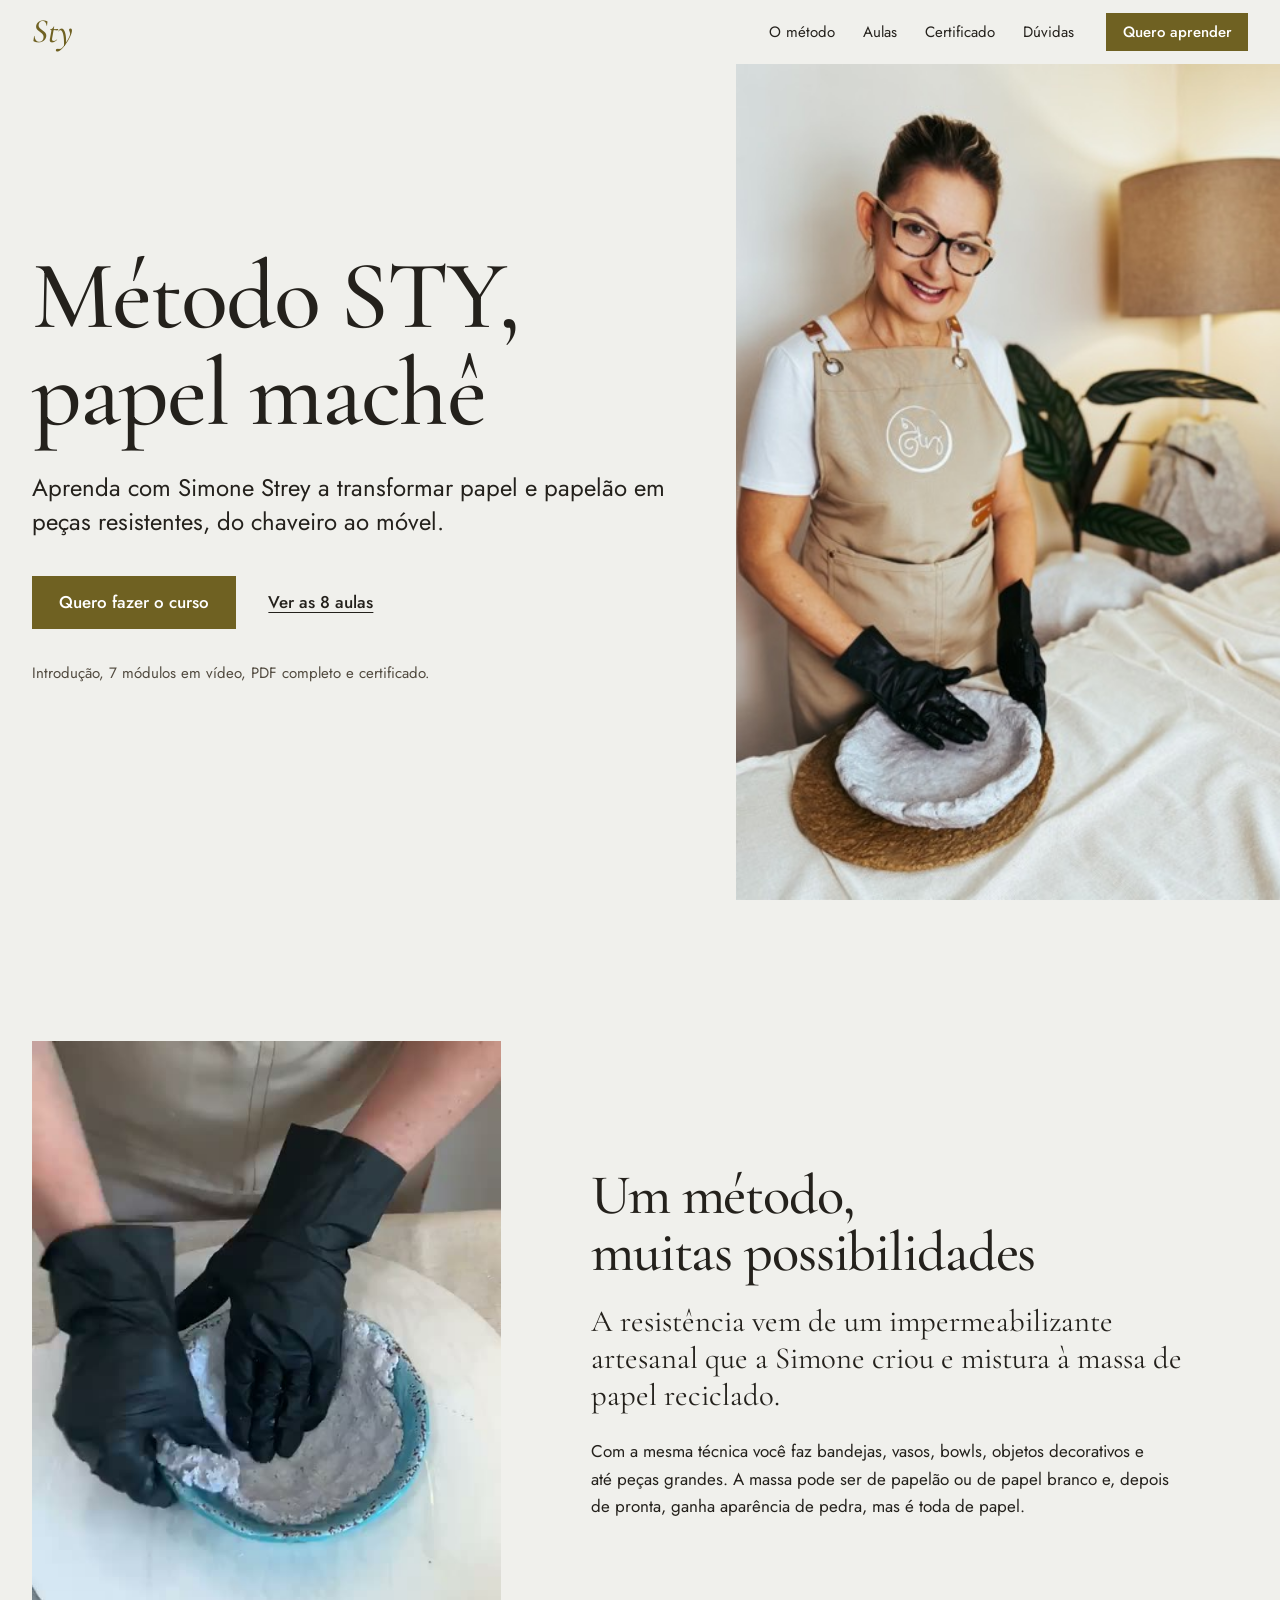
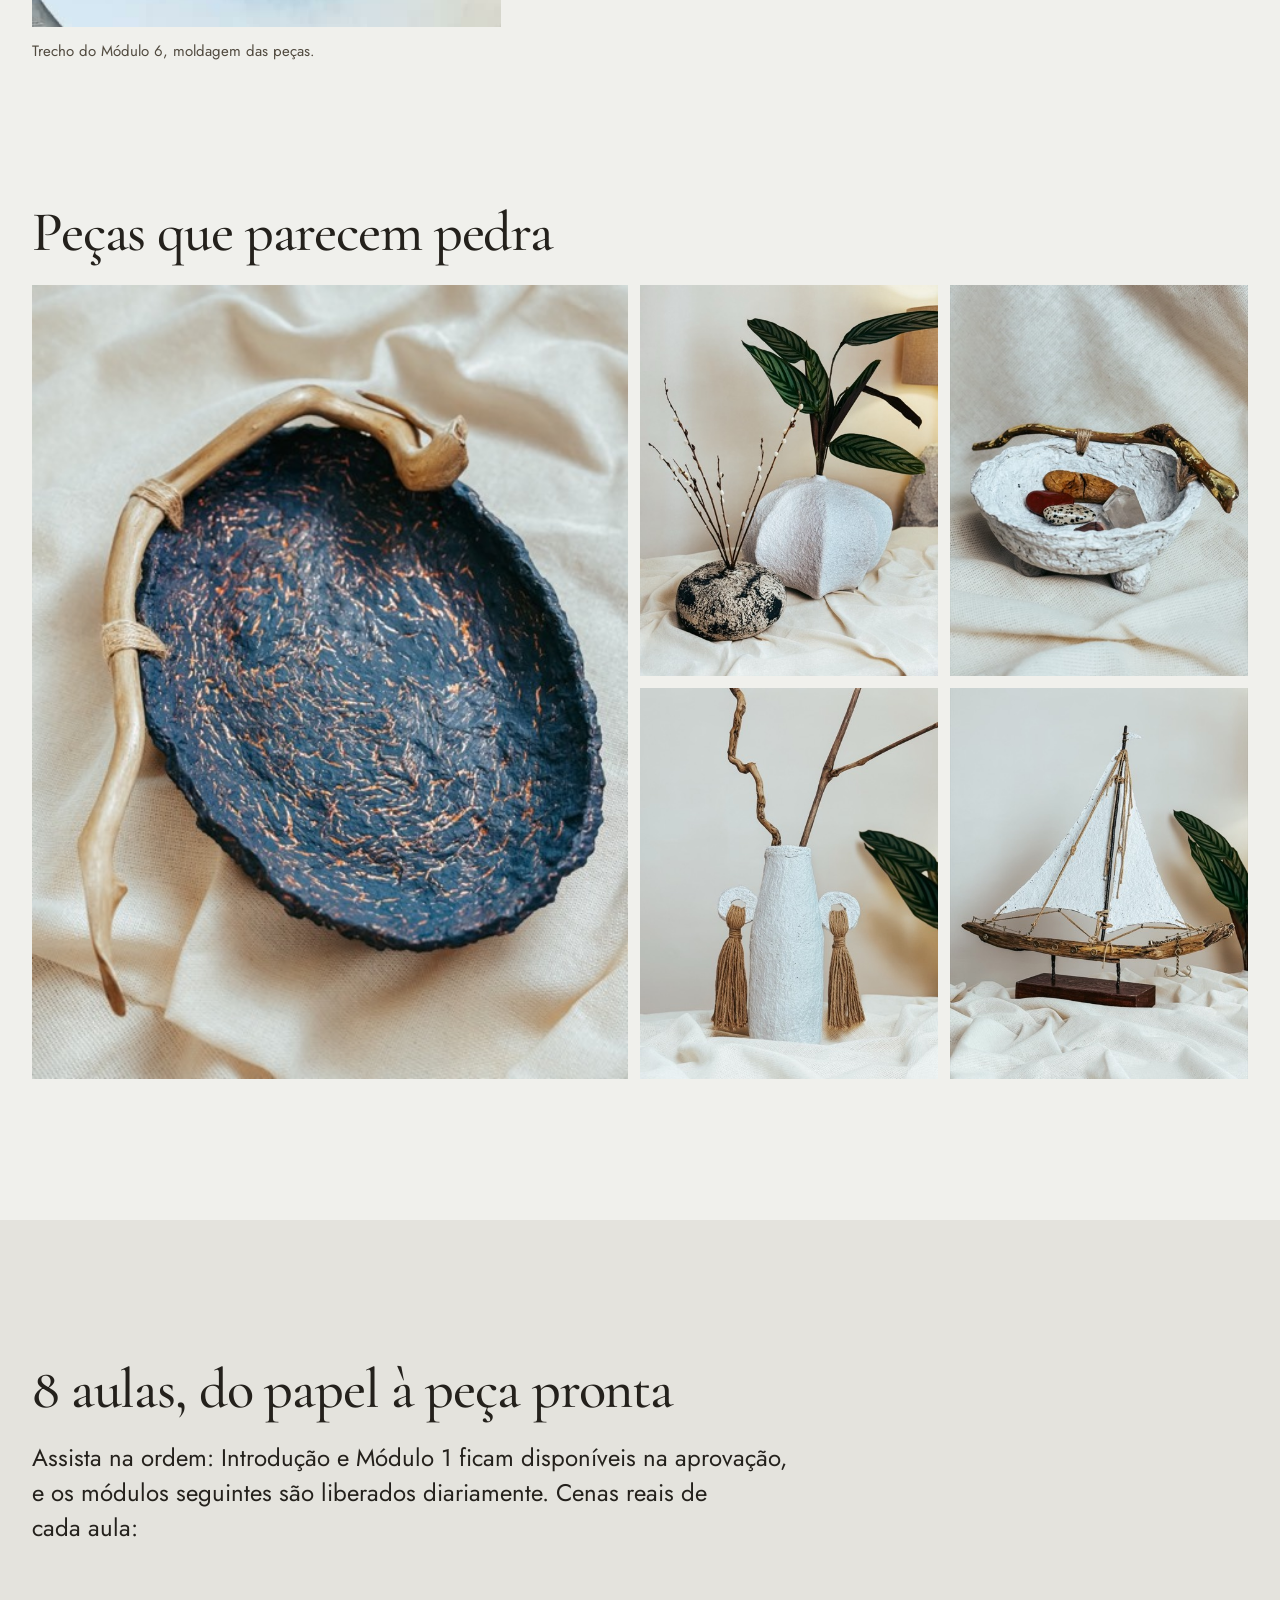
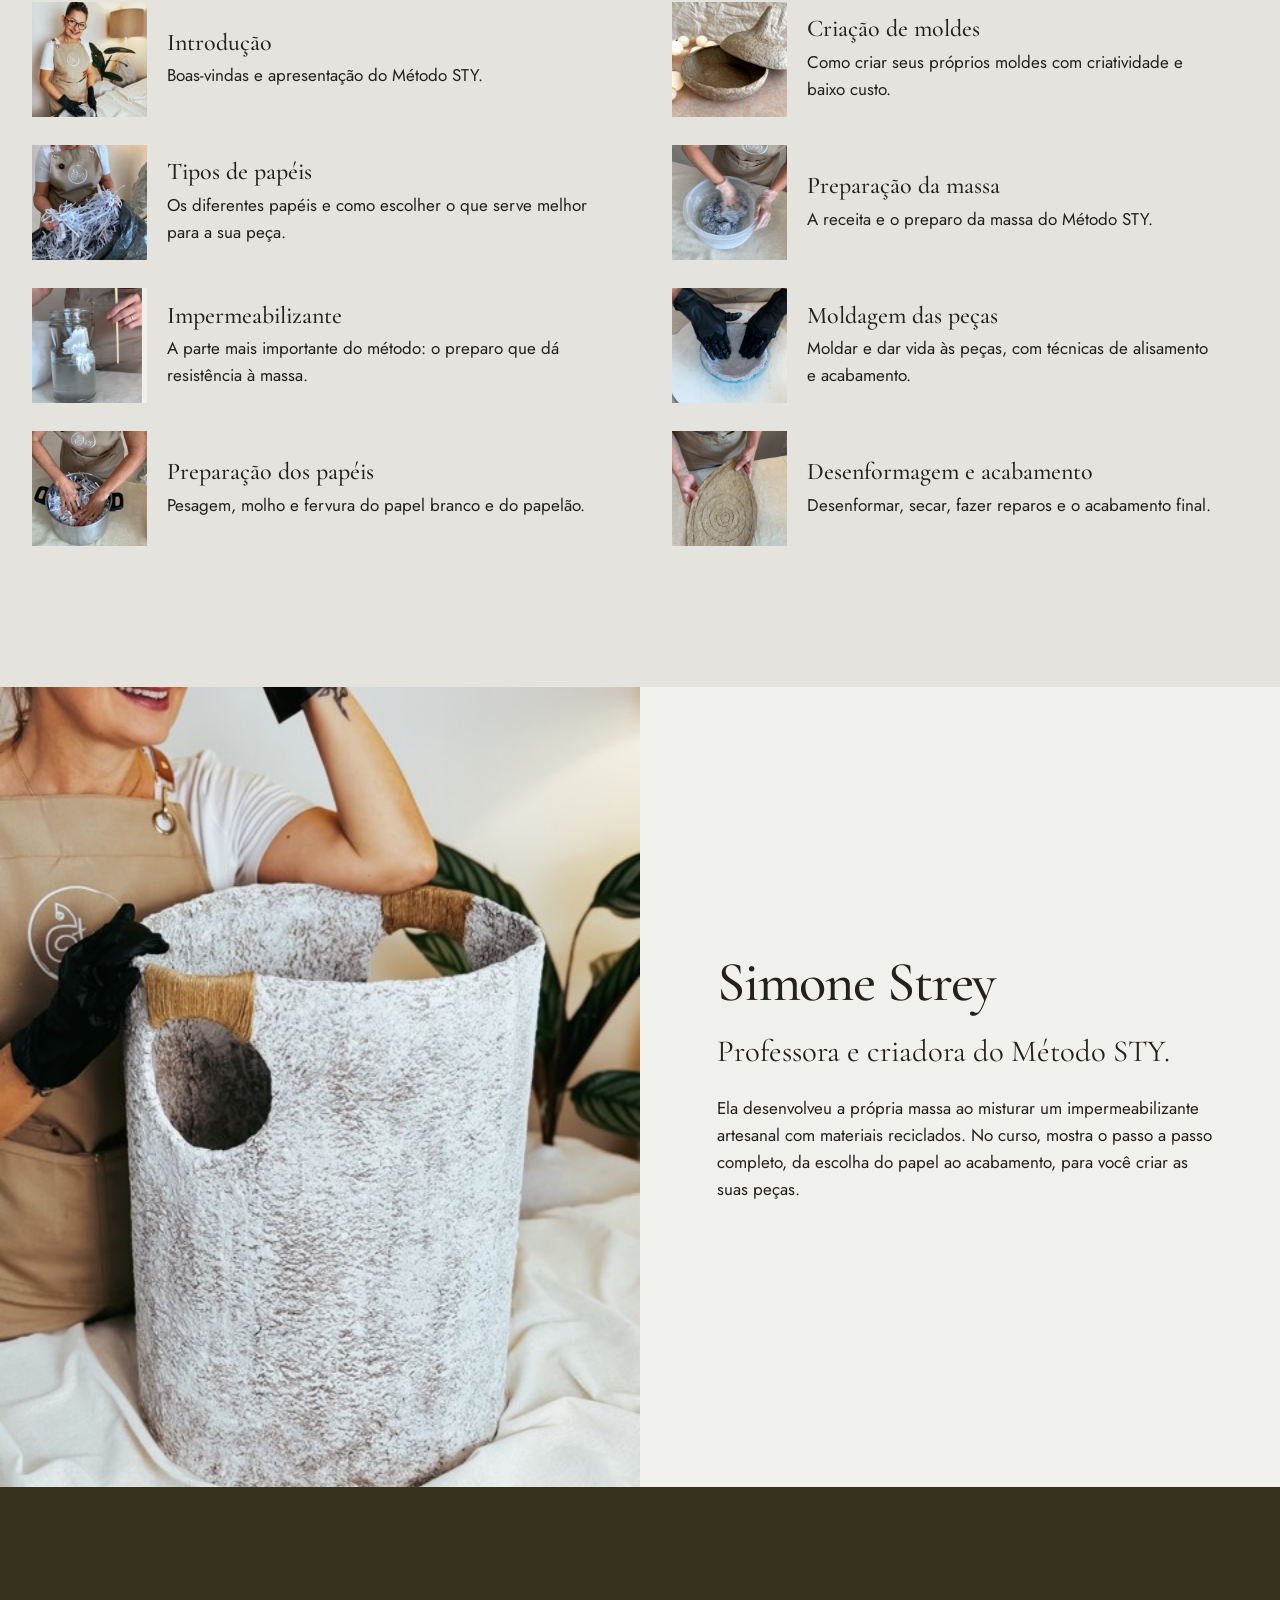
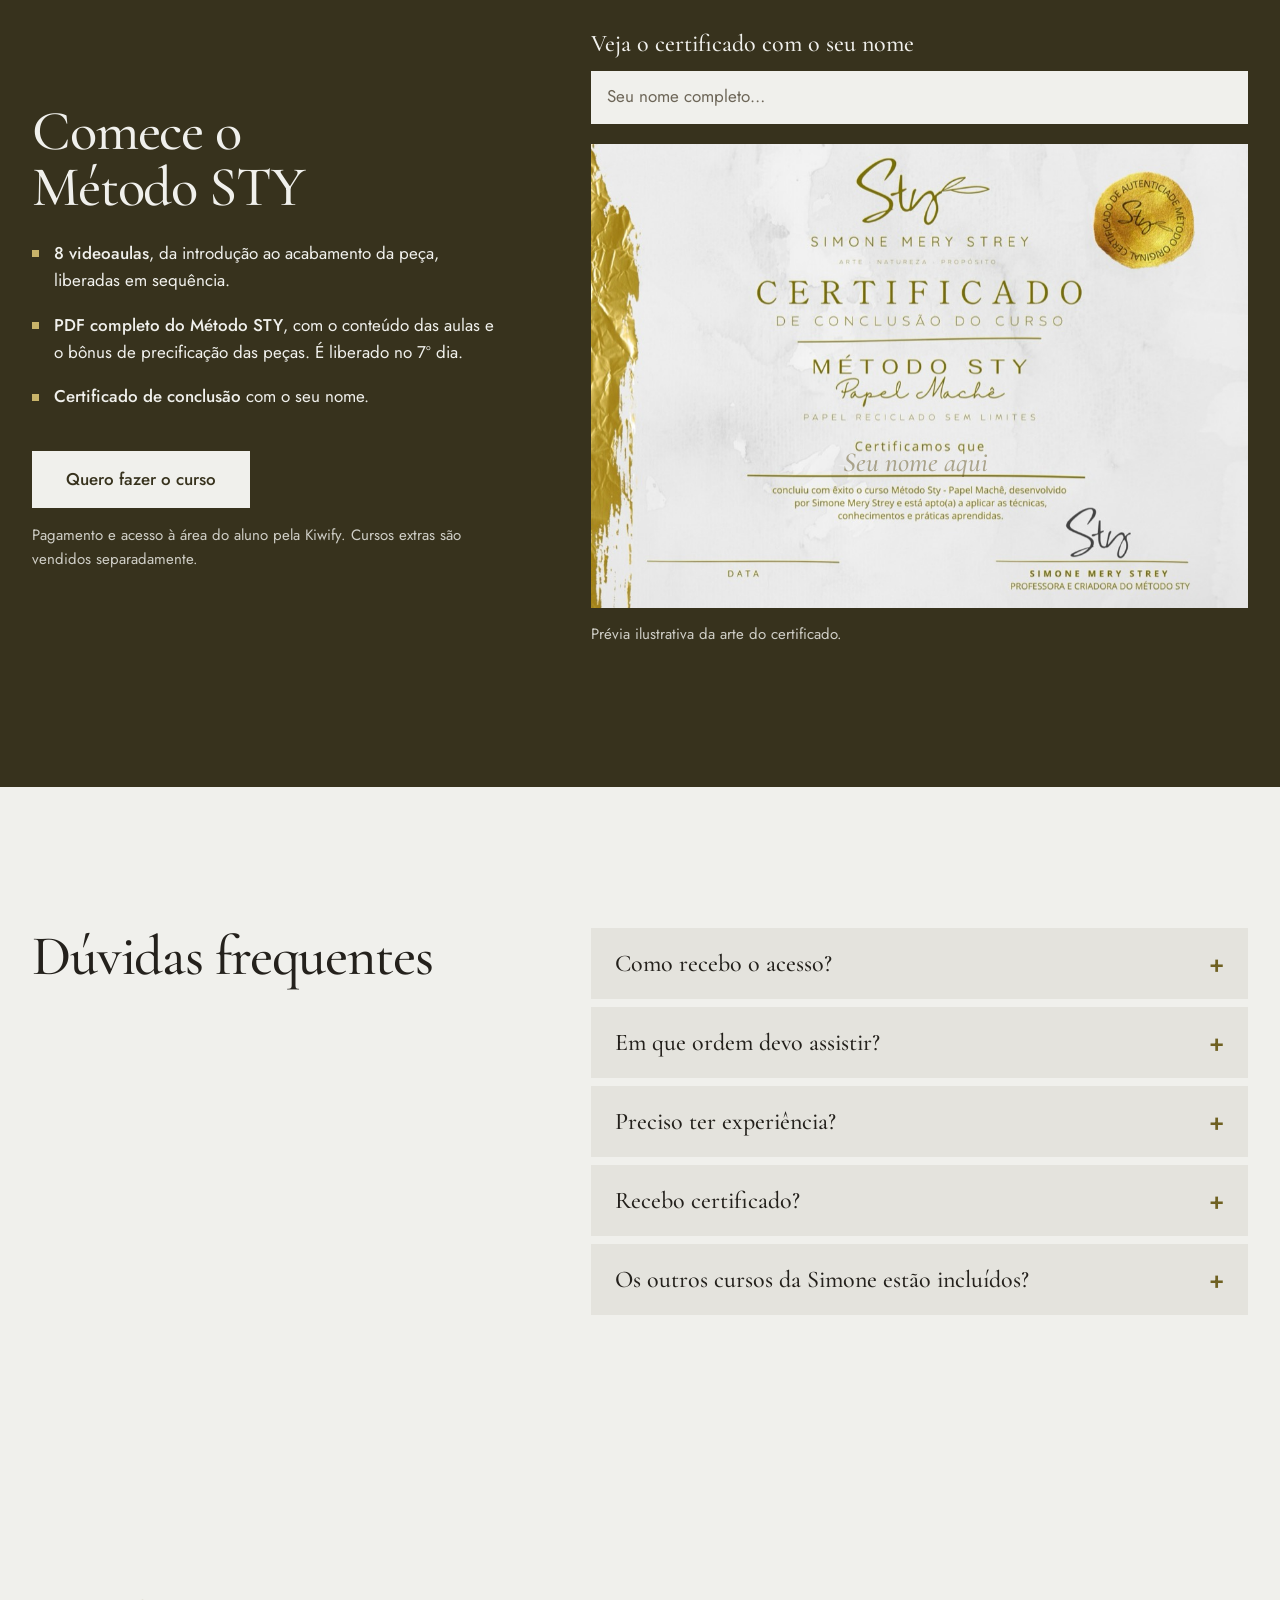
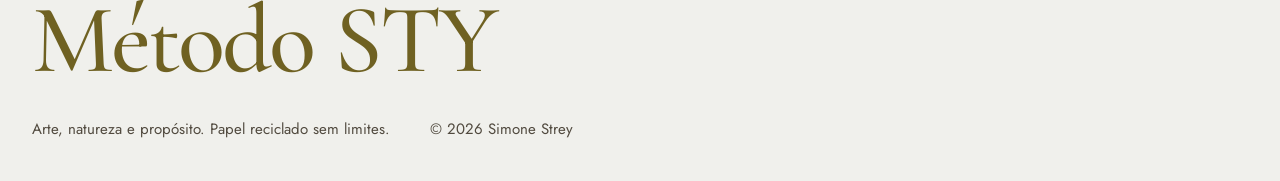
==== commit 105af689: "LP: logo Sty volta no desktop; oculto apenas no mobile (até 820 px)" ====
--- a/index.html
+++ b/index.html
@@ -31,6 +31,7 @@
 
   <header class="topo">
     <div class="wrap topo__in">
+      <a href="#" class="marca" aria-label="Método STY, início" translate="no">Sty</a>
       <nav class="menu" aria-label="Seções">
         <a href="#metodo">O método</a>
         <a href="#aulas">Aulas</a>
--- a/styles.css
+++ b/styles.css
@@ -68,7 +68,7 @@
 
 /* Topo: barra simples */
 .topo { position: sticky; top: 0; z-index: 20; background: var(--chao); }
-.topo__in { display: flex; align-items: center; justify-content: flex-end; gap: 2rem; height: var(--topo-h); }
+.topo__in { display: flex; align-items: center; gap: 2rem; height: var(--topo-h); }
 .marca { font: italic 500 2.125rem/1 var(--serif); color: var(--ouro); text-decoration: none; margin-right: auto; transition: opacity .2s; }
 .marca:hover { opacity: .75; }
 .menu { display: flex; gap: 1.75rem; }
@@ -177,6 +177,8 @@
   .aulas__lista { grid-template-columns: 1fr; grid-template-rows: none; grid-auto-flow: row; }
 }
 @media (max-width: 820px) {
+  .marca { display: none; }
+  .topo__in { justify-content: flex-end; }
   .hero, .sobre { grid-template-columns: 1fr; min-height: 0; }
   .hero__foto { order: -1; }
   .hero__foto img { aspect-ratio: 4/5; max-height: 72svh; }
